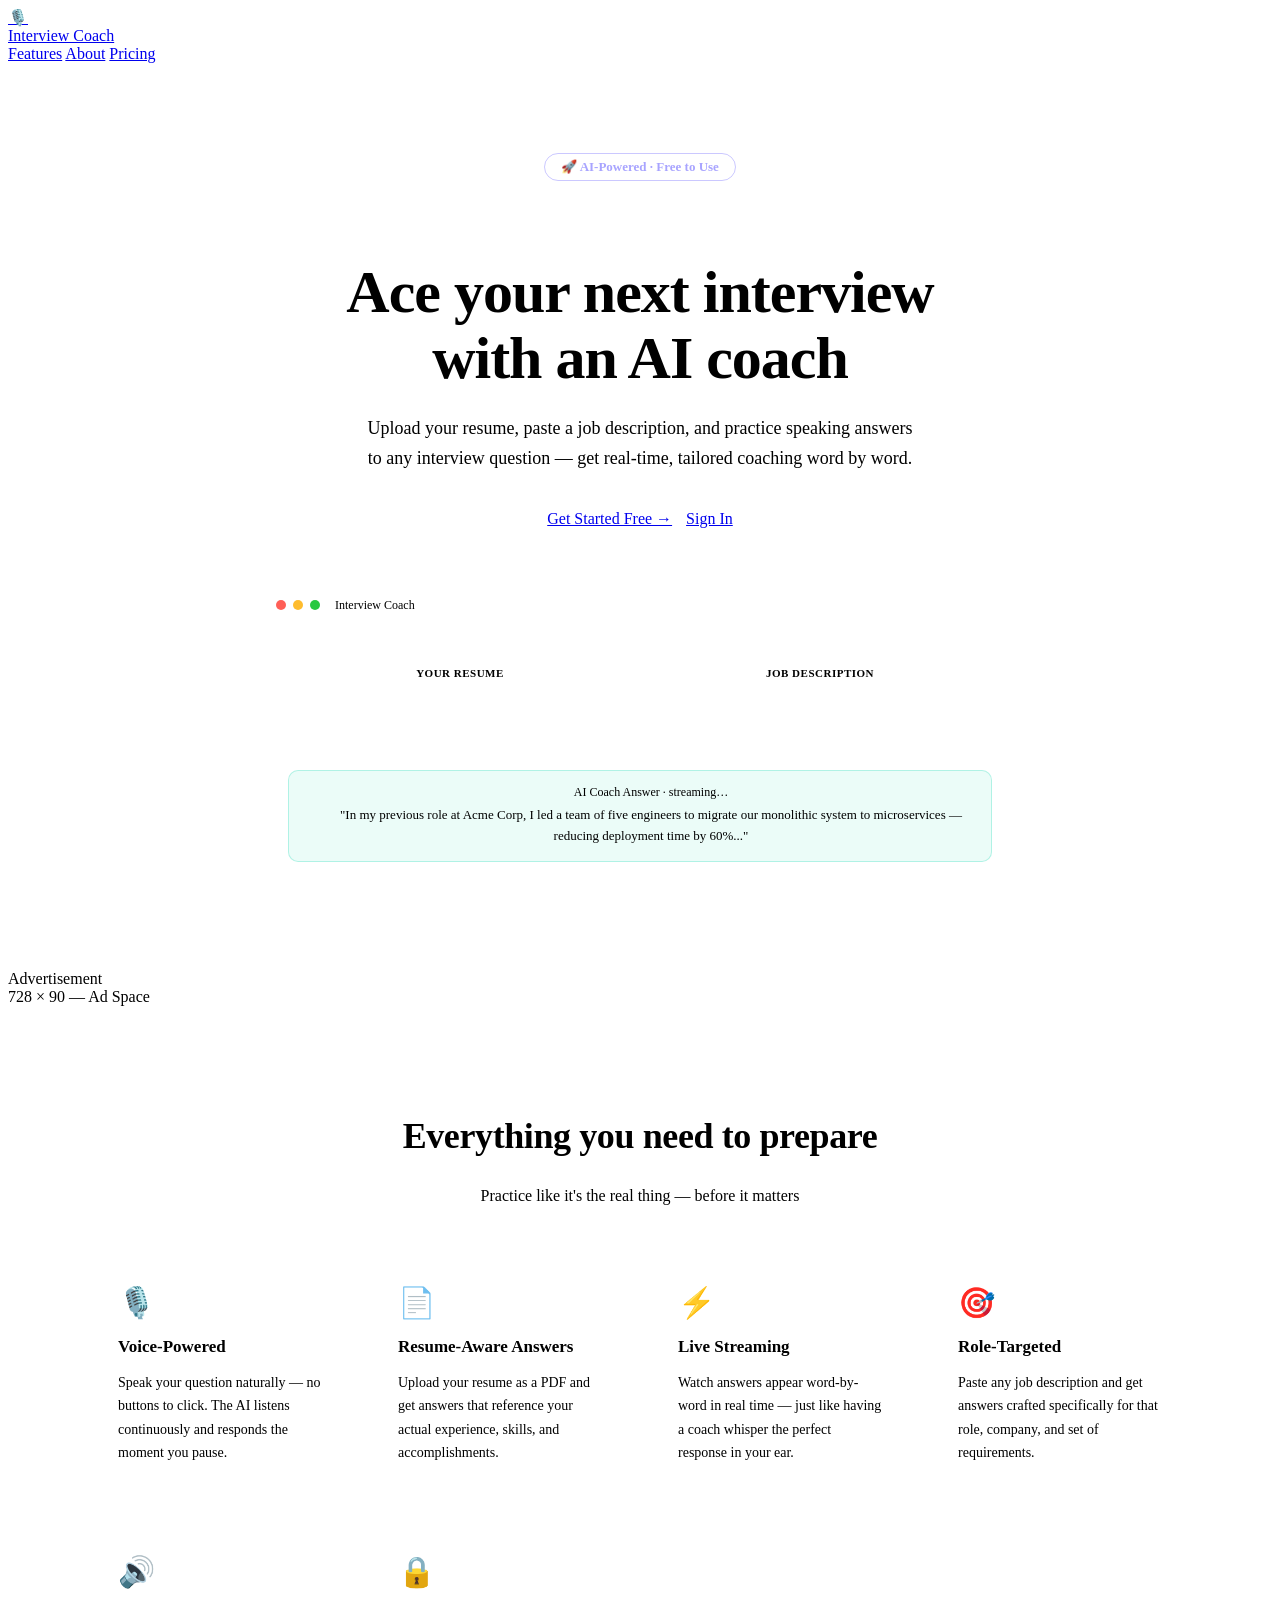
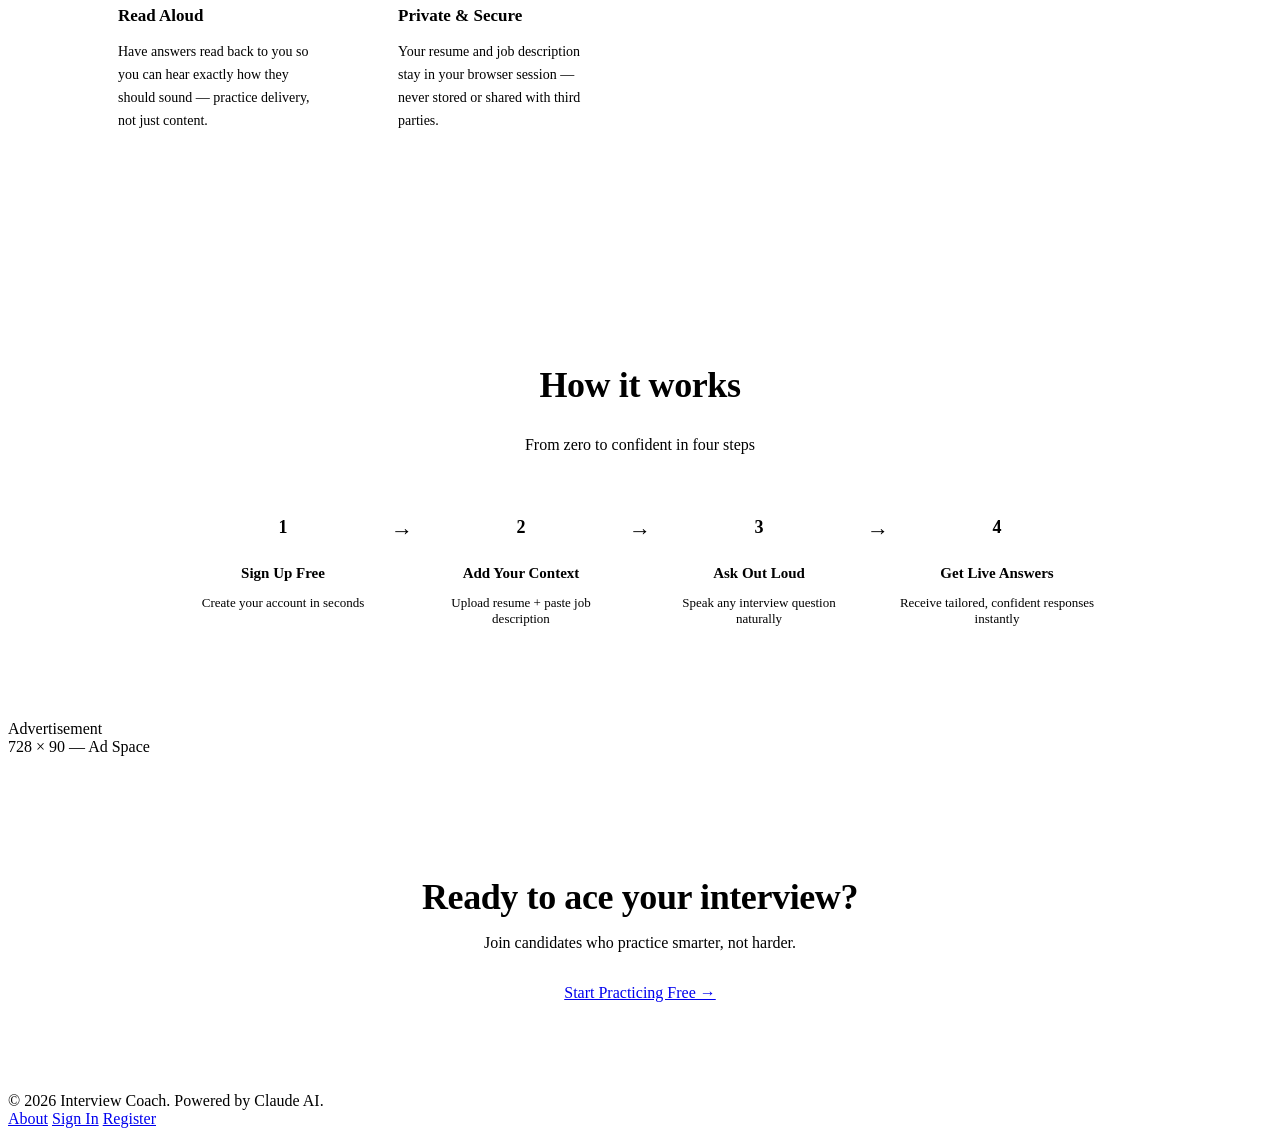
==== public/index.html @ 3f7a2678 "Add admin dashboard, pricing page, ad zones, and question limits - Admin dashboard with user metrics" ====
<!DOCTYPE html>
<html lang="en">
<head>
  <meta charset="UTF-8" />
  <meta name="viewport" content="width=device-width, initial-scale=1.0" />
  <title>Interview Coach — AI-Powered Practice</title>
  <link rel="stylesheet" href="/styles.css" />
  <style>
    /* ── Hero ── */
    .hero {
      text-align: center;
      padding: 90px 24px 80px;
      max-width: 760px;
      margin: 0 auto;
    }
    .hero-pill {
      display: inline-block;
      background: var(--accent-glow);
      border: 1px solid rgba(108,99,255,0.35);
      color: #a8a4ff;
      padding: 5px 16px;
      border-radius: 999px;
      font-size: 13px;
      font-weight: 600;
      margin-bottom: 28px;
    }
    .hero h1 {
      font-size: clamp(36px, 6vw, 60px);
      font-weight: 900;
      letter-spacing: -1px;
      line-height: 1.1;
      margin-bottom: 22px;
    }
    .hero p {
      font-size: 18px;
      color: var(--text-muted);
      max-width: 560px;
      margin: 0 auto 36px;
      line-height: 1.7;
    }
    .hero-cta { display: flex; gap: 14px; justify-content: center; flex-wrap: wrap; }

    /* ── Mock preview ── */
    .hero-mock {
      margin: 60px auto 0;
      max-width: 780px;
      background: var(--surface);
      border: 1px solid var(--border);
      border-radius: 16px;
      overflow: hidden;
    }
    .mock-bar {
      background: var(--surface2);
      border-bottom: 1px solid var(--border);
      padding: 10px 16px;
      display: flex;
      align-items: center;
      gap: 7px;
    }
    .mock-dot { width: 10px; height: 10px; border-radius: 50%; }
    .mock-body { padding: 28px; display: grid; grid-template-columns: 1fr 1fr; gap: 16px; }
    .mock-card {
      background: var(--surface2);
      border: 1px solid var(--border);
      border-radius: 10px;
      padding: 16px;
    }
    .mock-label { font-size: 11px; font-weight: 700; color: var(--text-muted); text-transform: uppercase; letter-spacing: 0.5px; margin-bottom: 8px; }
    .mock-bar-text { height: 10px; border-radius: 4px; background: var(--border); margin-bottom: 7px; }
    .mock-recording {
      grid-column: 1 / -1;
      background: rgba(0,212,170,0.08);
      border: 1px solid rgba(0,212,170,0.25);
      border-radius: 10px;
      padding: 14px 16px;
      display: flex;
      align-items: center;
      gap: 12px;
    }
    .mock-dot-live { width: 10px; height: 10px; border-radius: 50%; background: var(--danger); animation: blink 1s infinite; flex-shrink: 0; }
    .mock-answer { font-size: 13px; color: var(--accent2); line-height: 1.6; }
    @keyframes blink { 0%,100%{opacity:1} 50%{opacity:0.2} }

    /* ── Features ── */
    .features { padding: 80px 24px; }
    .features-inner { max-width: 1100px; margin: 0 auto; }
    .section-head { text-align: center; margin-bottom: 52px; }
    .section-head h2 { font-size: 36px; font-weight: 800; letter-spacing: -0.4px; }
    .section-head p { color: var(--text-muted); margin-top: 12px; font-size: 16px; }
    .feature-grid {
      display: grid;
      grid-template-columns: repeat(auto-fit, minmax(240px, 1fr));
      gap: 20px;
    }
    .feature-card {
      background: var(--surface);
      border: 1px solid var(--border);
      border-radius: var(--radius);
      padding: 28px;
      transition: border-color 0.2s, transform 0.2s;
    }
    .feature-card:hover { border-color: var(--accent); transform: translateY(-2px); }
    .feature-icon { font-size: 30px; margin-bottom: 14px; }
    .feature-card h3 { font-size: 17px; font-weight: 700; margin-bottom: 8px; }
    .feature-card p { font-size: 14px; color: var(--text-muted); line-height: 1.65; }

    /* ── How it works ── */
    .how { background: var(--surface); border-top: 1px solid var(--border); border-bottom: 1px solid var(--border); padding: 80px 24px; }
    .how-inner { max-width: 1000px; margin: 0 auto; }
    .steps {
      display: flex;
      align-items: flex-start;
      gap: 8px;
      margin-top: 48px;
      flex-wrap: wrap;
      justify-content: center;
    }
    .step { text-align: center; flex: 1; min-width: 160px; max-width: 200px; }
    .step-num {
      width: 44px; height: 44px;
      background: linear-gradient(135deg, var(--accent), var(--accent2));
      border-radius: 50%;
      font-size: 18px; font-weight: 800;
      display: flex; align-items: center; justify-content: center;
      margin: 0 auto 14px;
    }
    .step h3 { font-size: 15px; font-weight: 700; margin-bottom: 6px; }
    .step p { font-size: 13px; color: var(--text-muted); }
    .step-arrow { font-size: 22px; color: var(--border); padding-top: 12px; }

    /* ── CTA banner ── */
    .cta-banner {
      padding: 90px 24px;
      text-align: center;
    }
    .cta-banner h2 { font-size: 36px; font-weight: 800; letter-spacing: -0.4px; margin-bottom: 14px; }
    .cta-banner p { color: var(--text-muted); font-size: 16px; margin-bottom: 32px; }

    @media (max-width: 640px) {
      .mock-body { grid-template-columns: 1fr; }
      .step-arrow { display: none; }
    }
  </style>
</head>
<body>

<nav class="nav">
  <div class="nav-inner">
    <a href="/" class="nav-logo">
      <div class="icon">🎙️</div>
      Interview Coach
    </a>
    <div class="nav-links">
      <a href="/#features" class="nav-link">Features</a>
      <a href="/about.html" class="nav-link">About</a>
      <a href="/pricing.html" class="nav-link">Pricing</a>
      <div id="nav-auth" style="display:flex;align-items:center;gap:8px"></div>
    </div>
  </div>
</nav>

<!-- Hero -->
<section class="hero">
  <div class="hero-pill">🚀 AI-Powered · Free to Use</div>
  <h1>Ace your next interview<br><span class="gradient-text">with an AI coach</span></h1>
  <p>Upload your resume, paste a job description, and practice speaking answers to any interview question — get real-time, tailored coaching word by word.</p>
  <div class="hero-cta">
    <a href="/register.html" class="btn btn-primary btn-lg">Get Started Free →</a>
    <a href="/login.html" class="btn btn-outline btn-lg">Sign In</a>
  </div>

  <!-- Mock UI -->
  <div class="hero-mock">
    <div class="mock-bar">
      <div class="mock-dot" style="background:#ff5f57"></div>
      <div class="mock-dot" style="background:#febc2e"></div>
      <div class="mock-dot" style="background:#28c840"></div>
      <span style="font-size:12px;color:var(--text-muted);margin-left:8px">Interview Coach</span>
    </div>
    <div class="mock-body">
      <div class="mock-card">
        <div class="mock-label">Your Resume</div>
        <div class="mock-bar-text" style="width:90%"></div>
        <div class="mock-bar-text" style="width:70%"></div>
        <div class="mock-bar-text" style="width:80%"></div>
      </div>
      <div class="mock-card">
        <div class="mock-label">Job Description</div>
        <div class="mock-bar-text" style="width:85%"></div>
        <div class="mock-bar-text" style="width:60%"></div>
        <div class="mock-bar-text" style="width:75%"></div>
      </div>
      <div class="mock-recording">
        <div class="mock-dot-live"></div>
        <div>
          <div style="font-size:12px;color:var(--text-muted);margin-bottom:5px">AI Coach Answer · streaming…</div>
          <div class="mock-answer">"In my previous role at Acme Corp, I led a team of five engineers to migrate our monolithic system to microservices — reducing deployment time by 60%..."</div>
        </div>
      </div>
    </div>
  </div>
</section>

<!-- Ad Zone A: between hero and features -->
<div class="ad-zone">
  <div class="ad-label">Advertisement</div>
  <div class="ad-content">
    <!-- Replace with Google AdSense or any ad network code -->
    <span>728 × 90 — Ad Space</span>
  </div>
</div>

<!-- Features -->
<section class="features" id="features">
  <div class="features-inner">
    <div class="section-head">
      <h2>Everything you need to prepare</h2>
      <p>Practice like it's the real thing — before it matters</p>
    </div>
    <div class="feature-grid">
      <div class="feature-card">
        <div class="feature-icon">🎙️</div>
        <h3>Voice-Powered</h3>
        <p>Speak your question naturally — no buttons to click. The AI listens continuously and responds the moment you pause.</p>
      </div>
      <div class="feature-card">
        <div class="feature-icon">📄</div>
        <h3>Resume-Aware Answers</h3>
        <p>Upload your resume as a PDF and get answers that reference your actual experience, skills, and accomplishments.</p>
      </div>
      <div class="feature-card">
        <div class="feature-icon">⚡</div>
        <h3>Live Streaming</h3>
        <p>Watch answers appear word-by-word in real time — just like having a coach whisper the perfect response in your ear.</p>
      </div>
      <div class="feature-card">
        <div class="feature-icon">🎯</div>
        <h3>Role-Targeted</h3>
        <p>Paste any job description and get answers crafted specifically for that role, company, and set of requirements.</p>
      </div>
      <div class="feature-card">
        <div class="feature-icon">🔊</div>
        <h3>Read Aloud</h3>
        <p>Have answers read back to you so you can hear exactly how they should sound — practice delivery, not just content.</p>
      </div>
      <div class="feature-card">
        <div class="feature-icon">🔒</div>
        <h3>Private & Secure</h3>
        <p>Your resume and job description stay in your browser session — never stored or shared with third parties.</p>
      </div>
    </div>
  </div>
</section>

<!-- How it works -->
<section class="how">
  <div class="how-inner">
    <div class="section-head">
      <h2>How it works</h2>
      <p>From zero to confident in four steps</p>
    </div>
    <div class="steps">
      <div class="step">
        <div class="step-num">1</div>
        <h3>Sign Up Free</h3>
        <p>Create your account in seconds</p>
      </div>
      <div class="step-arrow">→</div>
      <div class="step">
        <div class="step-num">2</div>
        <h3>Add Your Context</h3>
        <p>Upload resume + paste job description</p>
      </div>
      <div class="step-arrow">→</div>
      <div class="step">
        <div class="step-num">3</div>
        <h3>Ask Out Loud</h3>
        <p>Speak any interview question naturally</p>
      </div>
      <div class="step-arrow">→</div>
      <div class="step">
        <div class="step-num">4</div>
        <h3>Get Live Answers</h3>
        <p>Receive tailored, confident responses instantly</p>
      </div>
    </div>
  </div>
</section>

<!-- Ad Zone B: between "How it works" and CTA banner -->
<div class="ad-zone">
  <div class="ad-label">Advertisement</div>
  <div class="ad-content">
    <!-- Replace with Google AdSense or any ad network code -->
    <span>728 × 90 — Ad Space</span>
  </div>
</div>

<!-- CTA -->
<section class="cta-banner">
  <h2>Ready to ace your interview?</h2>
  <p>Join candidates who practice smarter, not harder.</p>
  <a href="/register.html" class="btn btn-primary btn-lg">Start Practicing Free →</a>
</section>

<footer class="footer">
  <div>© 2026 Interview Coach. Powered by Claude AI.</div>
  <div class="footer-links">
    <a href="/about.html">About</a>
    <a href="/login.html">Sign In</a>
    <a href="/register.html">Register</a>
  </div>
</footer>

<script src="/auth.js"></script>
<script>
  document.addEventListener('DOMContentLoaded', () => {
    Auth.ensureAdmin();
    Auth.renderNav();
  });
</script>
</body>
</html>
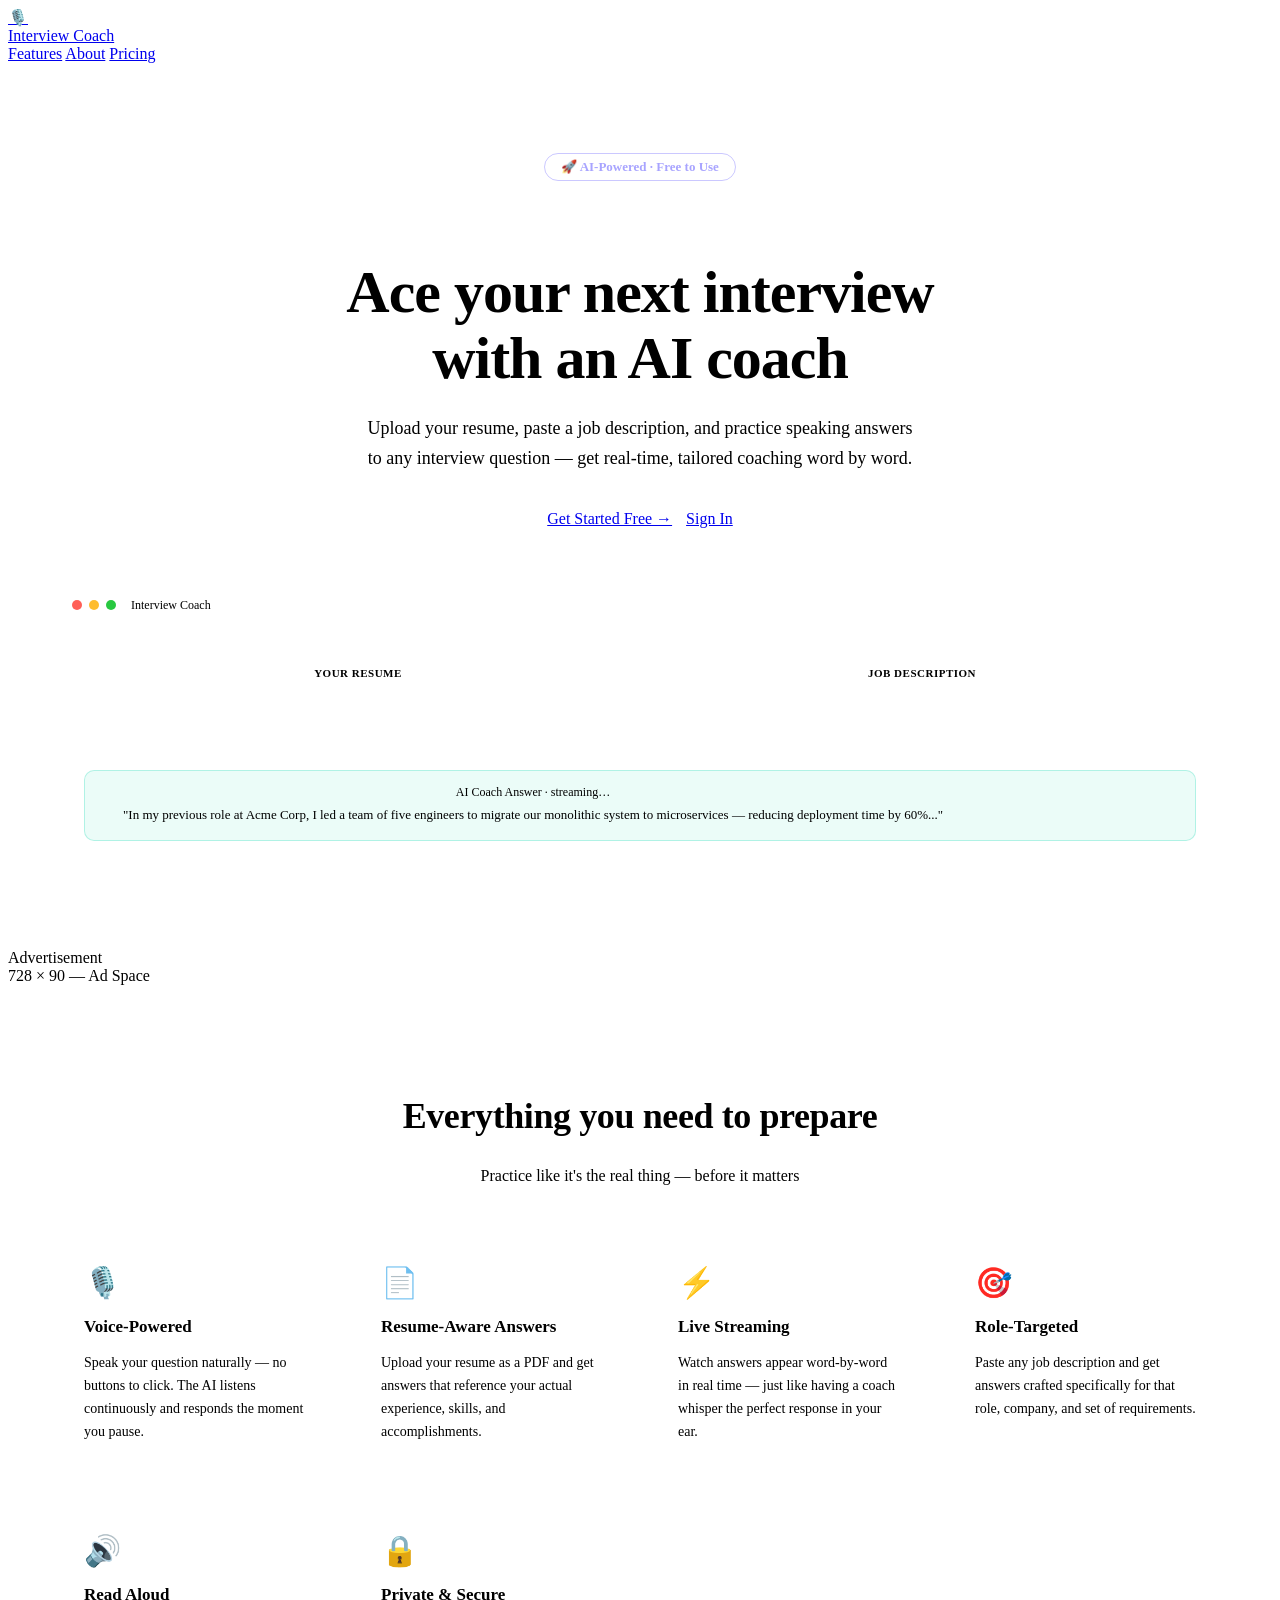
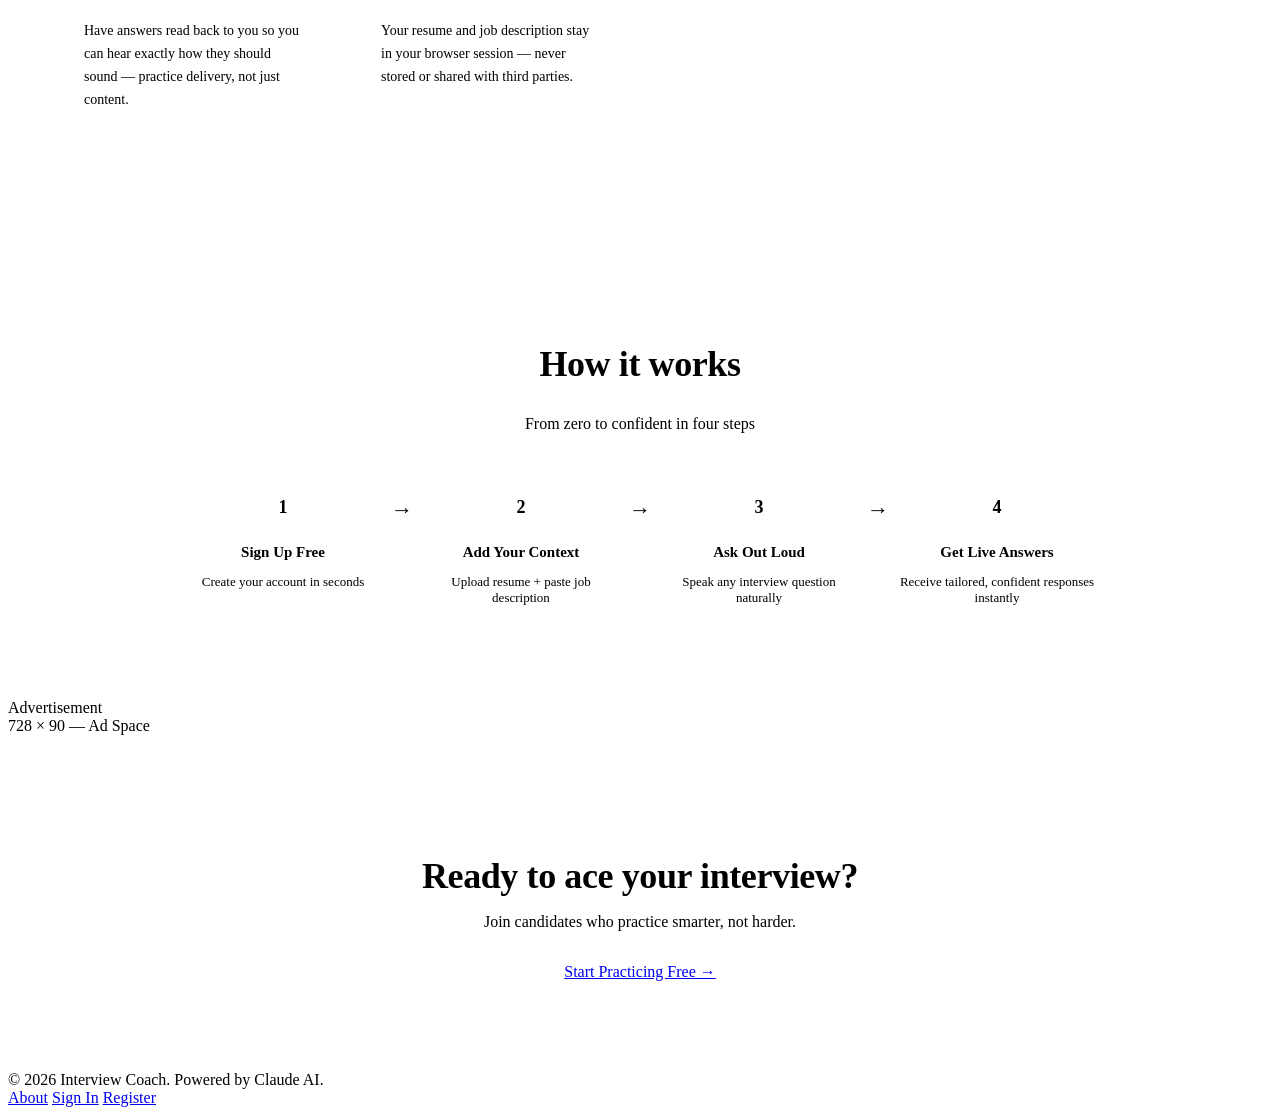
==== commit 153d3d9a: "Fix wasted side space on home page Expand hero, mock preview, features, how-it-works, and CTA sectio" ====
--- a/public/index.html
+++ b/public/index.html
@@ -9,8 +9,8 @@
     /* ── Hero ── */
     .hero {
       text-align: center;
-      padding: 90px 24px 80px;
-      max-width: 760px;
+      padding: 90px 48px 80px;
+      max-width: 1200px;
       margin: 0 auto;
     }
     .hero-pill {
@@ -43,7 +43,7 @@
     /* ── Mock preview ── */
     .hero-mock {
       margin: 60px auto 0;
-      max-width: 780px;
+      max-width: 100%;
       background: var(--surface);
       border: 1px solid var(--border);
       border-radius: 16px;
@@ -82,8 +82,8 @@
     @keyframes blink { 0%,100%{opacity:1} 50%{opacity:0.2} }
 
     /* ── Features ── */
-    .features { padding: 80px 24px; }
-    .features-inner { max-width: 1100px; margin: 0 auto; }
+    .features { padding: 80px 48px; }
+    .features-inner { max-width: 1200px; margin: 0 auto; }
     .section-head { text-align: center; margin-bottom: 52px; }
     .section-head h2 { font-size: 36px; font-weight: 800; letter-spacing: -0.4px; }
     .section-head p { color: var(--text-muted); margin-top: 12px; font-size: 16px; }
@@ -105,8 +105,8 @@
     .feature-card p { font-size: 14px; color: var(--text-muted); line-height: 1.65; }
 
     /* ── How it works ── */
-    .how { background: var(--surface); border-top: 1px solid var(--border); border-bottom: 1px solid var(--border); padding: 80px 24px; }
-    .how-inner { max-width: 1000px; margin: 0 auto; }
+    .how { background: var(--surface); border-top: 1px solid var(--border); border-bottom: 1px solid var(--border); padding: 80px 48px; }
+    .how-inner { max-width: 1200px; margin: 0 auto; }
     .steps {
       display: flex;
       align-items: flex-start;
@@ -130,13 +130,17 @@
 
     /* ── CTA banner ── */
     .cta-banner {
-      padding: 90px 24px;
+      padding: 90px 48px;
       text-align: center;
     }
     .cta-banner h2 { font-size: 36px; font-weight: 800; letter-spacing: -0.4px; margin-bottom: 14px; }
     .cta-banner p { color: var(--text-muted); font-size: 16px; margin-bottom: 32px; }
 
     @media (max-width: 640px) {
+      .hero { padding: 60px 20px 60px; }
+      .features { padding: 60px 20px; }
+      .how { padding: 60px 20px; }
+      .cta-banner { padding: 60px 20px; }
       .mock-body { grid-template-columns: 1fr; }
       .step-arrow { display: none; }
     }
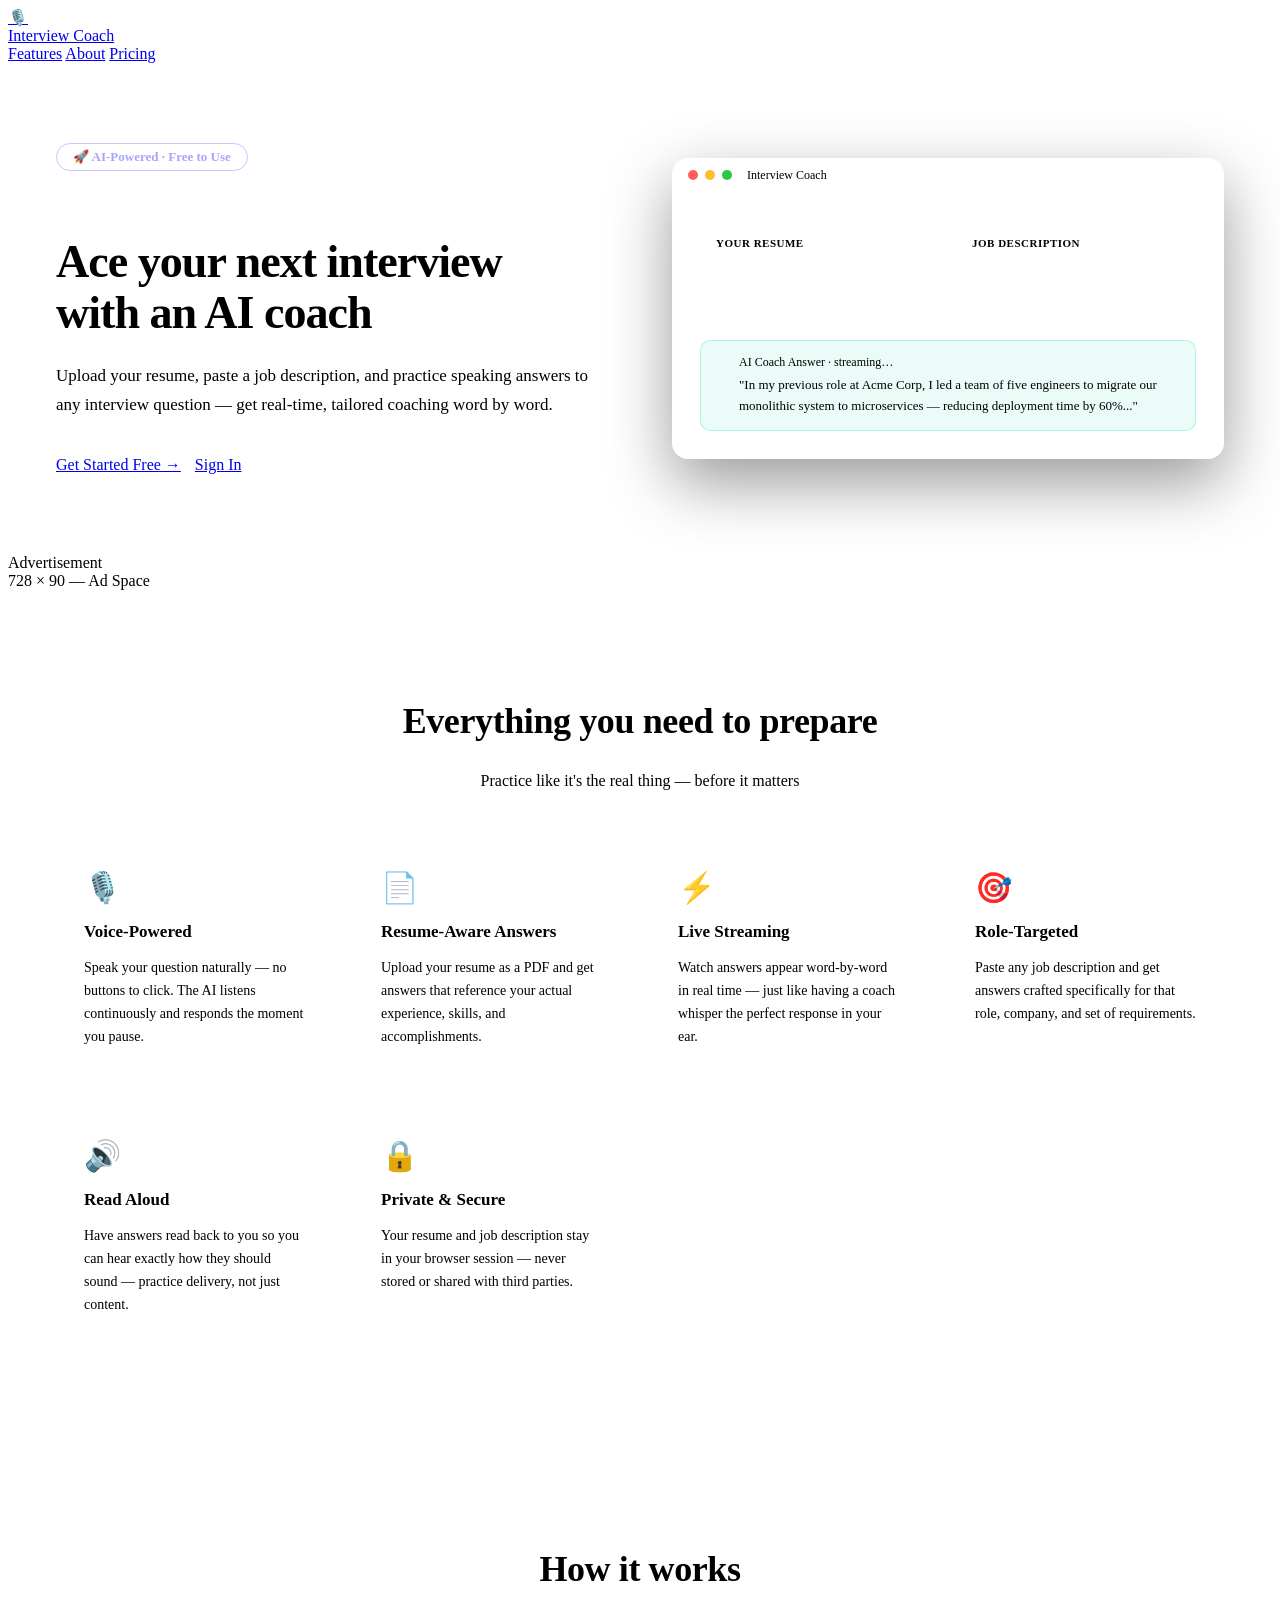
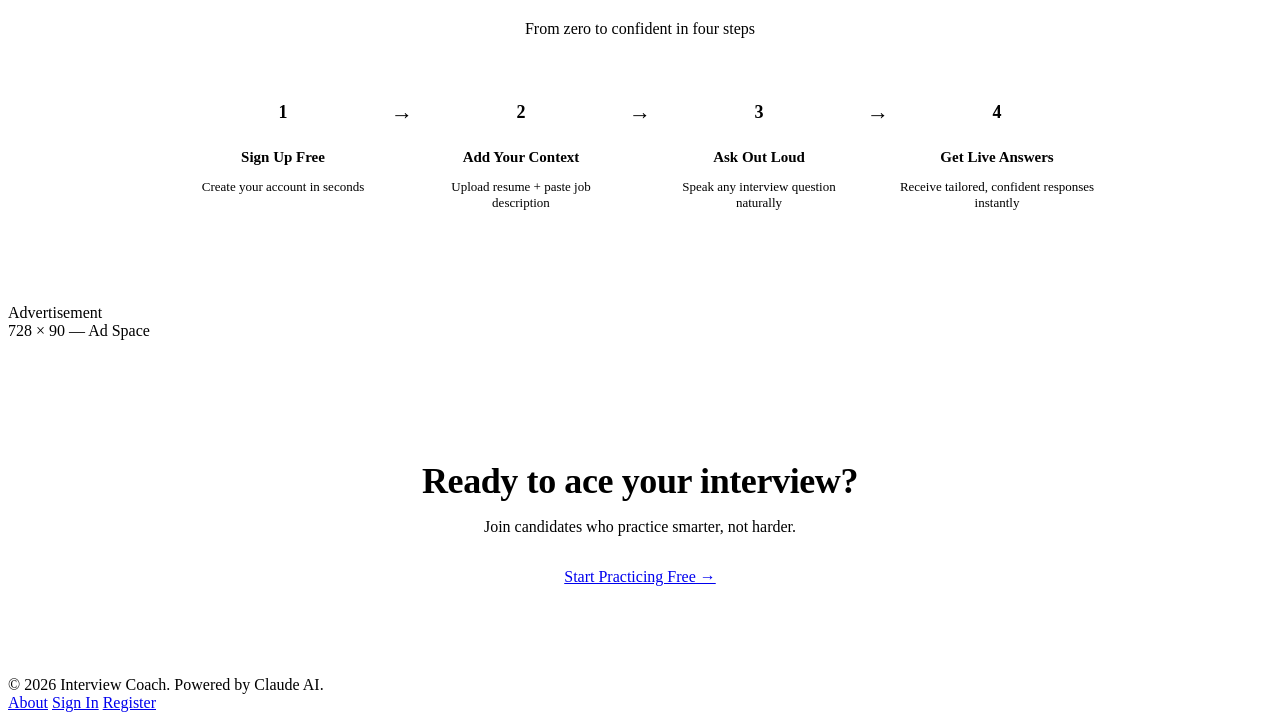
==== commit aa12be5f: "Split hero into two-column layout: text left, mock UI right Eliminates wasted side space by placing " ====
--- a/public/index.html
+++ b/public/index.html
@@ -8,11 +8,15 @@
   <style>
     /* ── Hero ── */
     .hero {
-      text-align: center;
-      padding: 90px 48px 80px;
+      padding: 80px 48px;
       max-width: 1200px;
       margin: 0 auto;
-    }
+      display: grid;
+      grid-template-columns: 1fr 1fr;
+      gap: 64px;
+      align-items: center;
+    }
+    .hero-left { text-align: left; }
     .hero-pill {
       display: inline-block;
       background: var(--accent-glow);
@@ -25,29 +29,27 @@
       margin-bottom: 28px;
     }
     .hero h1 {
-      font-size: clamp(36px, 6vw, 60px);
+      font-size: clamp(32px, 3.6vw, 52px);
       font-weight: 900;
       letter-spacing: -1px;
       line-height: 1.1;
       margin-bottom: 22px;
     }
     .hero p {
-      font-size: 18px;
+      font-size: 17px;
       color: var(--text-muted);
-      max-width: 560px;
-      margin: 0 auto 36px;
-      line-height: 1.7;
-    }
-    .hero-cta { display: flex; gap: 14px; justify-content: center; flex-wrap: wrap; }
+      margin: 0 0 36px;
+      line-height: 1.75;
+    }
+    .hero-cta { display: flex; gap: 14px; flex-wrap: wrap; }
 
     /* ── Mock preview ── */
     .hero-mock {
-      margin: 60px auto 0;
-      max-width: 100%;
       background: var(--surface);
       border: 1px solid var(--border);
       border-radius: 16px;
       overflow: hidden;
+      box-shadow: 0 24px 64px rgba(0,0,0,0.4);
     }
     .mock-bar {
       background: var(--surface2);
@@ -136,8 +138,18 @@
     .cta-banner h2 { font-size: 36px; font-weight: 800; letter-spacing: -0.4px; margin-bottom: 14px; }
     .cta-banner p { color: var(--text-muted); font-size: 16px; margin-bottom: 32px; }
 
+    @media (max-width: 860px) {
+      .hero {
+        grid-template-columns: 1fr;
+        padding: 60px 32px;
+        gap: 48px;
+      }
+      .hero-left { text-align: center; }
+      .hero p { margin: 0 auto 36px; }
+      .hero-cta { justify-content: center; }
+    }
     @media (max-width: 640px) {
-      .hero { padding: 60px 20px 60px; }
+      .hero { padding: 50px 20px; }
       .features { padding: 60px 20px; }
       .how { padding: 60px 20px; }
       .cta-banner { padding: 60px 20px; }
@@ -165,12 +177,14 @@
 
 <!-- Hero -->
 <section class="hero">
-  <div class="hero-pill">🚀 AI-Powered · Free to Use</div>
-  <h1>Ace your next interview<br><span class="gradient-text">with an AI coach</span></h1>
-  <p>Upload your resume, paste a job description, and practice speaking answers to any interview question — get real-time, tailored coaching word by word.</p>
-  <div class="hero-cta">
-    <a href="/register.html" class="btn btn-primary btn-lg">Get Started Free →</a>
-    <a href="/login.html" class="btn btn-outline btn-lg">Sign In</a>
+  <div class="hero-left">
+    <div class="hero-pill">🚀 AI-Powered · Free to Use</div>
+    <h1>Ace your next interview<br><span class="gradient-text">with an AI coach</span></h1>
+    <p>Upload your resume, paste a job description, and practice speaking answers to any interview question — get real-time, tailored coaching word by word.</p>
+    <div class="hero-cta">
+      <a href="/register.html" class="btn btn-primary btn-lg">Get Started Free →</a>
+      <a href="/login.html" class="btn btn-outline btn-lg">Sign In</a>
+    </div>
   </div>
 
   <!-- Mock UI -->
@@ -202,7 +216,7 @@
         </div>
       </div>
     </div>
-  </div>
+  </div><!-- end hero-mock -->
 </section>
 
 <!-- Ad Zone A: between hero and features -->
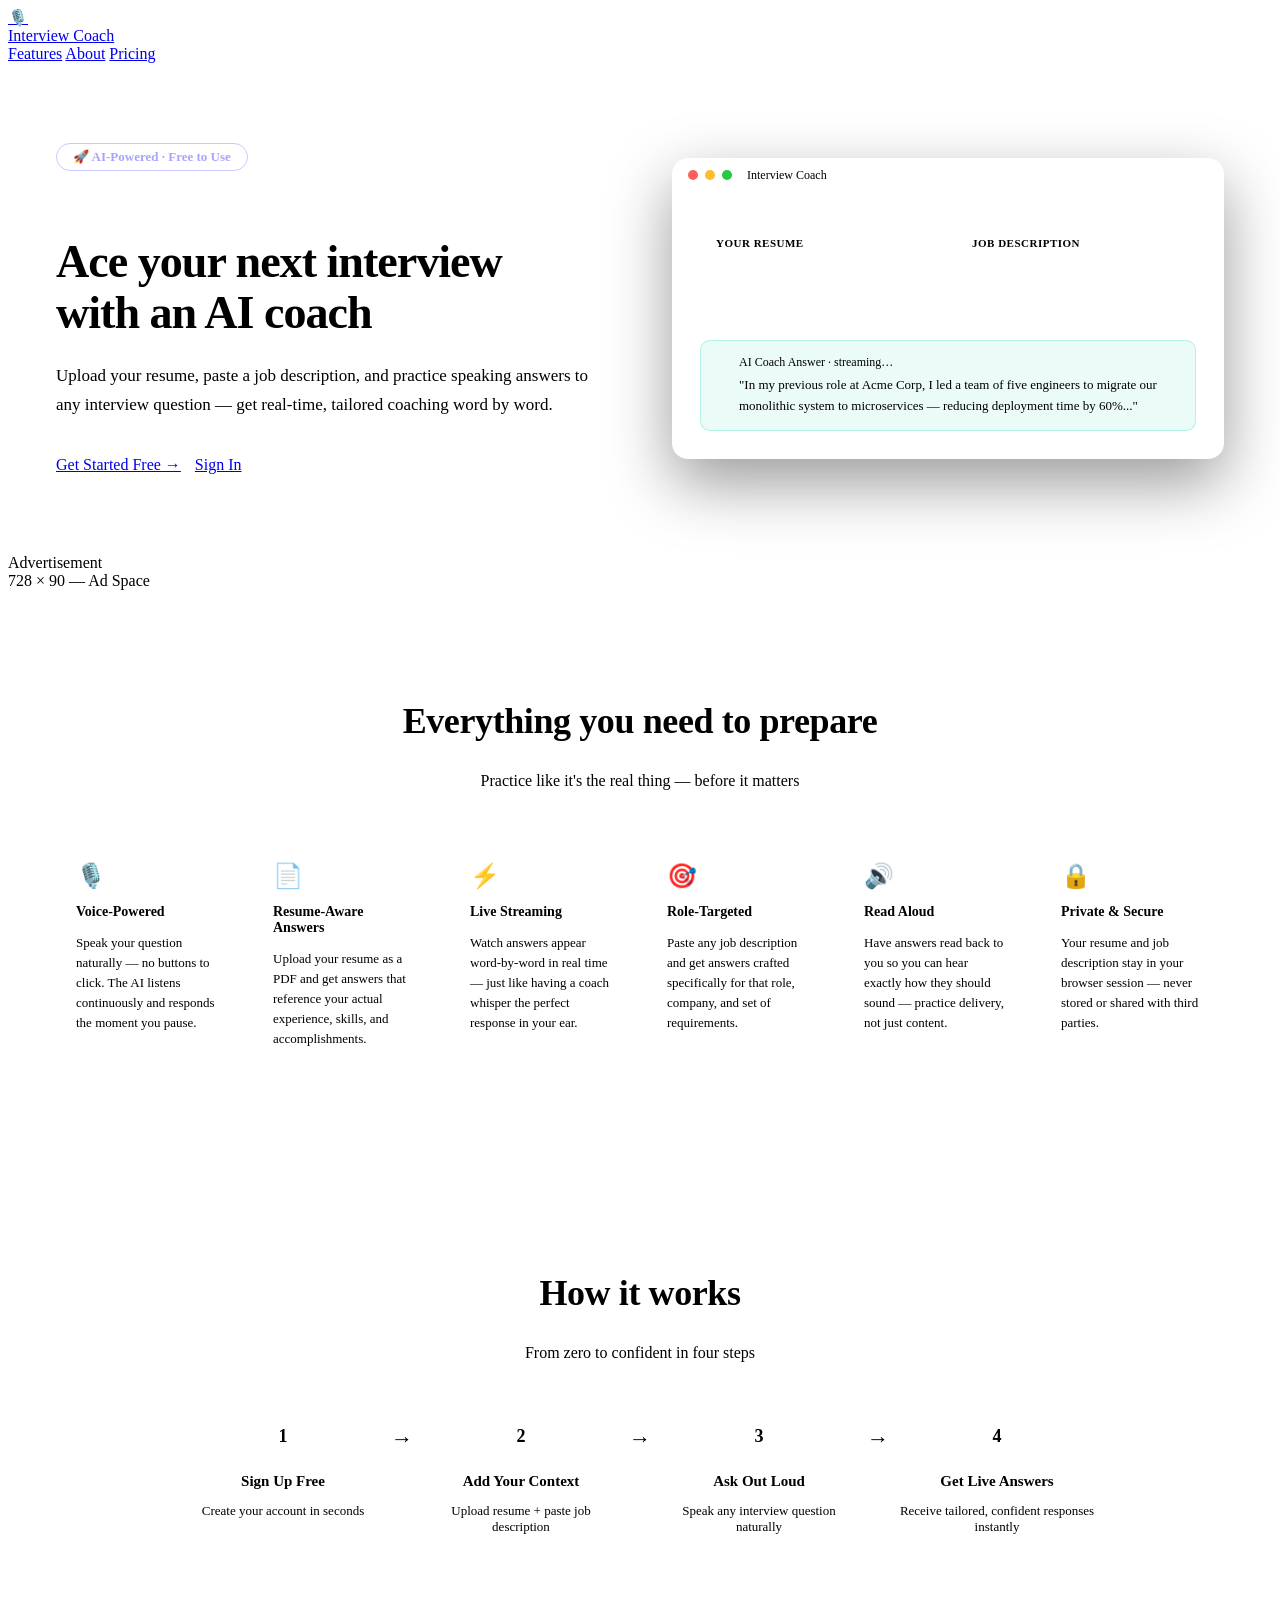
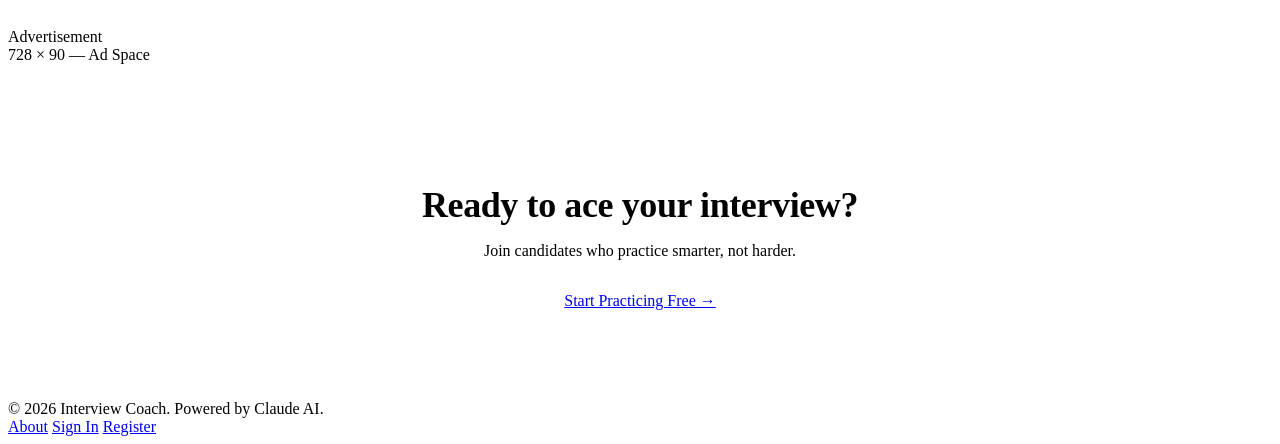
==== commit 30ba85c8: "Compress feature cards into single row (6-column grid) Reduces card padding and font sizes to fit al" ====
--- a/public/index.html
+++ b/public/index.html
@@ -91,20 +91,20 @@
     .section-head p { color: var(--text-muted); margin-top: 12px; font-size: 16px; }
     .feature-grid {
       display: grid;
-      grid-template-columns: repeat(auto-fit, minmax(240px, 1fr));
-      gap: 20px;
+      grid-template-columns: repeat(6, 1fr);
+      gap: 14px;
     }
     .feature-card {
       background: var(--surface);
       border: 1px solid var(--border);
       border-radius: var(--radius);
-      padding: 28px;
+      padding: 20px;
       transition: border-color 0.2s, transform 0.2s;
     }
     .feature-card:hover { border-color: var(--accent); transform: translateY(-2px); }
-    .feature-icon { font-size: 30px; margin-bottom: 14px; }
-    .feature-card h3 { font-size: 17px; font-weight: 700; margin-bottom: 8px; }
-    .feature-card p { font-size: 14px; color: var(--text-muted); line-height: 1.65; }
+    .feature-icon { font-size: 24px; margin-bottom: 10px; }
+    .feature-card h3 { font-size: 14px; font-weight: 700; margin-bottom: 6px; }
+    .feature-card p { font-size: 13px; color: var(--text-muted); line-height: 1.55; }
 
     /* ── How it works ── */
     .how { background: var(--surface); border-top: 1px solid var(--border); border-bottom: 1px solid var(--border); padding: 80px 48px; }
@@ -148,11 +148,15 @@
       .hero p { margin: 0 auto 36px; }
       .hero-cta { justify-content: center; }
     }
+    @media (max-width: 900px) {
+      .feature-grid { grid-template-columns: repeat(3, 1fr); }
+    }
     @media (max-width: 640px) {
       .hero { padding: 50px 20px; }
       .features { padding: 60px 20px; }
       .how { padding: 60px 20px; }
       .cta-banner { padding: 60px 20px; }
+      .feature-grid { grid-template-columns: repeat(2, 1fr); }
       .mock-body { grid-template-columns: 1fr; }
       .step-arrow { display: none; }
     }
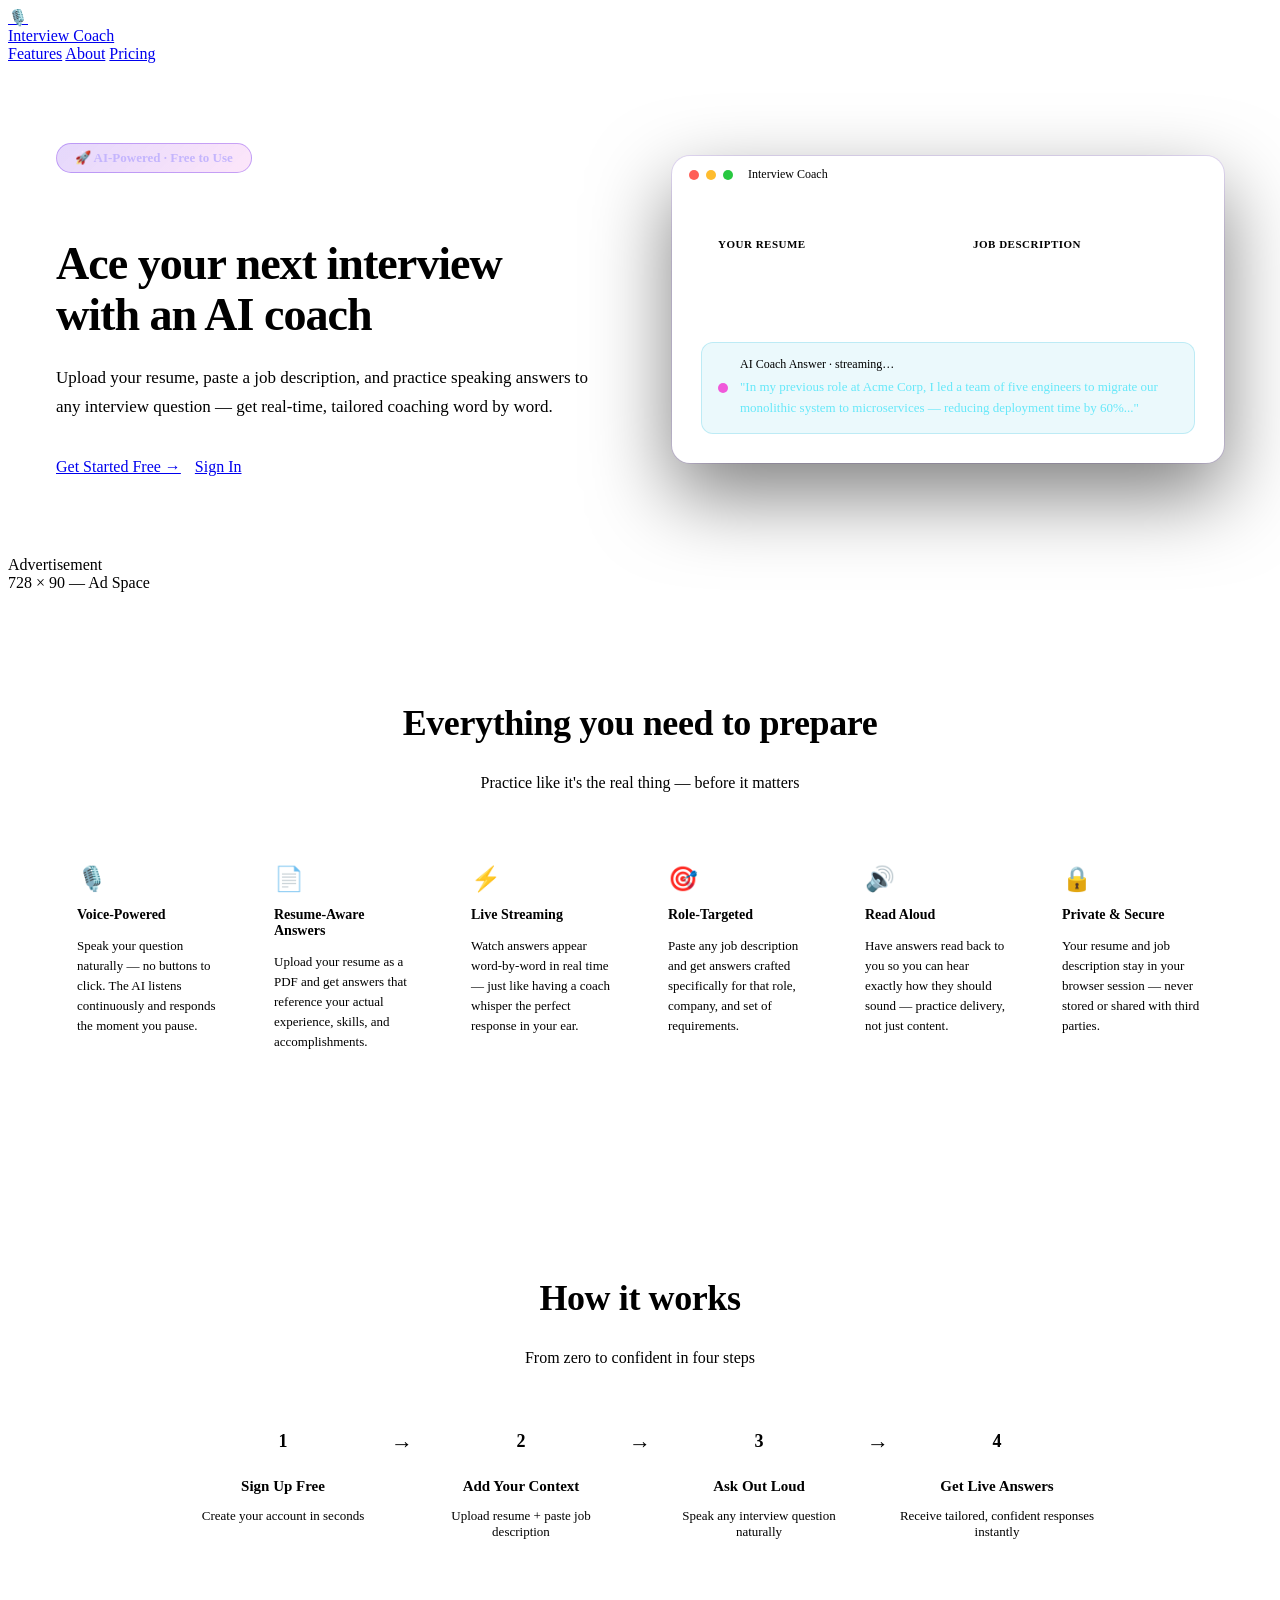
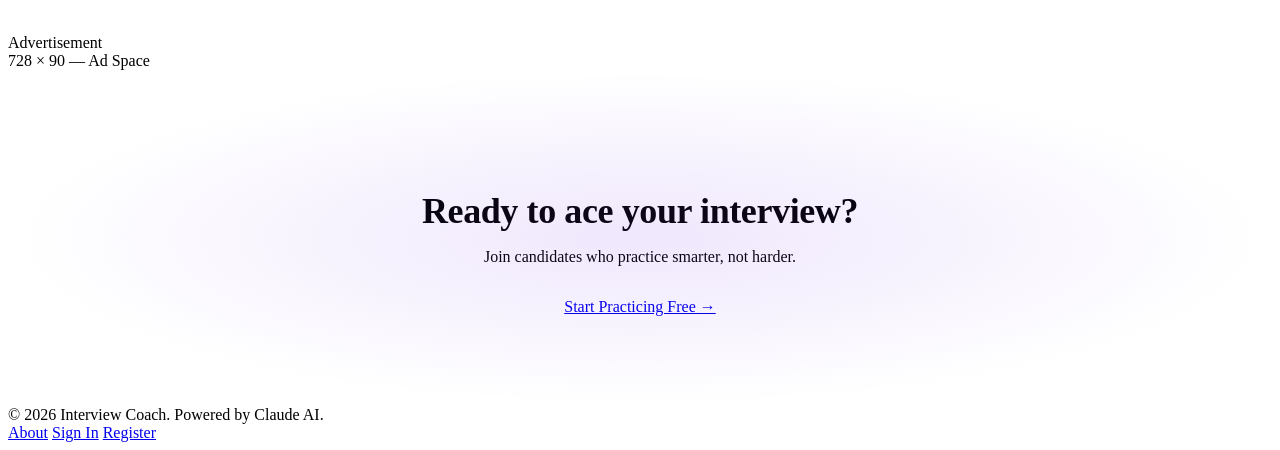
==== commit 057a11c6: "Gen Z UI overhaul: aurora, glassmorphism, gradient palette - Space Grotesk font via Google Fonts - A" ====
--- a/public/index.html
+++ b/public/index.html
@@ -19,14 +19,15 @@
     .hero-left { text-align: left; }
     .hero-pill {
       display: inline-block;
-      background: var(--accent-glow);
-      border: 1px solid rgba(108,99,255,0.35);
-      color: #a8a4ff;
-      padding: 5px 16px;
+      background: linear-gradient(135deg, rgba(124,58,237,0.2), rgba(240,89,218,0.15));
+      border: 1px solid rgba(124,58,237,0.4);
+      color: #c4b5fd;
+      padding: 6px 18px;
       border-radius: 999px;
       font-size: 13px;
       font-weight: 600;
       margin-bottom: 28px;
+      backdrop-filter: blur(8px);
     }
     .hero h1 {
       font-size: clamp(32px, 3.6vw, 52px);
@@ -45,15 +46,17 @@
 
     /* ── Mock preview ── */
     .hero-mock {
-      background: var(--surface);
-      border: 1px solid var(--border);
-      border-radius: 16px;
+      background: rgba(255,255,255,0.04);
+      border: 1px solid rgba(255,255,255,0.10);
+      backdrop-filter: blur(20px);
+      -webkit-backdrop-filter: blur(20px);
+      border-radius: 18px;
       overflow: hidden;
-      box-shadow: 0 24px 64px rgba(0,0,0,0.4);
+      box-shadow: 0 32px 80px rgba(0,0,0,0.5), 0 0 0 1px rgba(124,58,237,0.15), inset 0 1px 0 rgba(255,255,255,0.08);
     }
     .mock-bar {
-      background: var(--surface2);
-      border-bottom: 1px solid var(--border);
+      background: rgba(255,255,255,0.04);
+      border-bottom: 1px solid rgba(255,255,255,0.07);
       padding: 10px 16px;
       display: flex;
       align-items: center;
@@ -62,25 +65,25 @@
     .mock-dot { width: 10px; height: 10px; border-radius: 50%; }
     .mock-body { padding: 28px; display: grid; grid-template-columns: 1fr 1fr; gap: 16px; }
     .mock-card {
-      background: var(--surface2);
-      border: 1px solid var(--border);
-      border-radius: 10px;
+      background: rgba(255,255,255,0.05);
+      border: 1px solid rgba(255,255,255,0.08);
+      border-radius: 12px;
       padding: 16px;
     }
     .mock-label { font-size: 11px; font-weight: 700; color: var(--text-muted); text-transform: uppercase; letter-spacing: 0.5px; margin-bottom: 8px; }
     .mock-bar-text { height: 10px; border-radius: 4px; background: var(--border); margin-bottom: 7px; }
     .mock-recording {
       grid-column: 1 / -1;
-      background: rgba(0,212,170,0.08);
-      border: 1px solid rgba(0,212,170,0.25);
-      border-radius: 10px;
+      background: rgba(6,182,212,0.08);
+      border: 1px solid rgba(6,182,212,0.2);
+      border-radius: 12px;
       padding: 14px 16px;
       display: flex;
       align-items: center;
       gap: 12px;
     }
-    .mock-dot-live { width: 10px; height: 10px; border-radius: 50%; background: var(--danger); animation: blink 1s infinite; flex-shrink: 0; }
-    .mock-answer { font-size: 13px; color: var(--accent2); line-height: 1.6; }
+    .mock-dot-live { width: 10px; height: 10px; border-radius: 50%; background: #f059da; animation: blink 1s infinite; flex-shrink: 0; }
+    .mock-answer { font-size: 13px; color: #67e8f9; line-height: 1.6; }
     @keyframes blink { 0%,100%{opacity:1} 50%{opacity:0.2} }
 
     /* ── Features ── */
@@ -95,19 +98,25 @@
       gap: 14px;
     }
     .feature-card {
-      background: var(--surface);
-      border: 1px solid var(--border);
-      border-radius: var(--radius);
+      background: rgba(255,255,255,0.04);
+      border: 1px solid rgba(255,255,255,0.08);
+      backdrop-filter: blur(12px);
+      -webkit-backdrop-filter: blur(12px);
+      border-radius: 14px;
       padding: 20px;
-      transition: border-color 0.2s, transform 0.2s;
-    }
-    .feature-card:hover { border-color: var(--accent); transform: translateY(-2px); }
+      transition: border-color 0.25s, transform 0.25s, box-shadow 0.25s;
+    }
+    .feature-card:hover {
+      border-color: rgba(124,58,237,0.5);
+      transform: translateY(-3px);
+      box-shadow: 0 8px 32px rgba(124,58,237,0.15);
+    }
     .feature-icon { font-size: 24px; margin-bottom: 10px; }
     .feature-card h3 { font-size: 14px; font-weight: 700; margin-bottom: 6px; }
     .feature-card p { font-size: 13px; color: var(--text-muted); line-height: 1.55; }
 
     /* ── How it works ── */
-    .how { background: var(--surface); border-top: 1px solid var(--border); border-bottom: 1px solid var(--border); padding: 80px 48px; }
+    .how { background: rgba(255,255,255,0.02); border-top: 1px solid rgba(255,255,255,0.06); border-bottom: 1px solid rgba(255,255,255,0.06); padding: 80px 48px; }
     .how-inner { max-width: 1200px; margin: 0 auto; }
     .steps {
       display: flex;
@@ -134,6 +143,14 @@
     .cta-banner {
       padding: 90px 48px;
       text-align: center;
+      position: relative;
+    }
+    .cta-banner::before {
+      content: '';
+      position: absolute;
+      inset: 0;
+      background: radial-gradient(ellipse at 50% 50%, rgba(124,58,237,0.12) 0%, transparent 70%);
+      pointer-events: none;
     }
     .cta-banner h2 { font-size: 36px; font-weight: 800; letter-spacing: -0.4px; margin-bottom: 14px; }
     .cta-banner p { color: var(--text-muted); font-size: 16px; margin-bottom: 32px; }
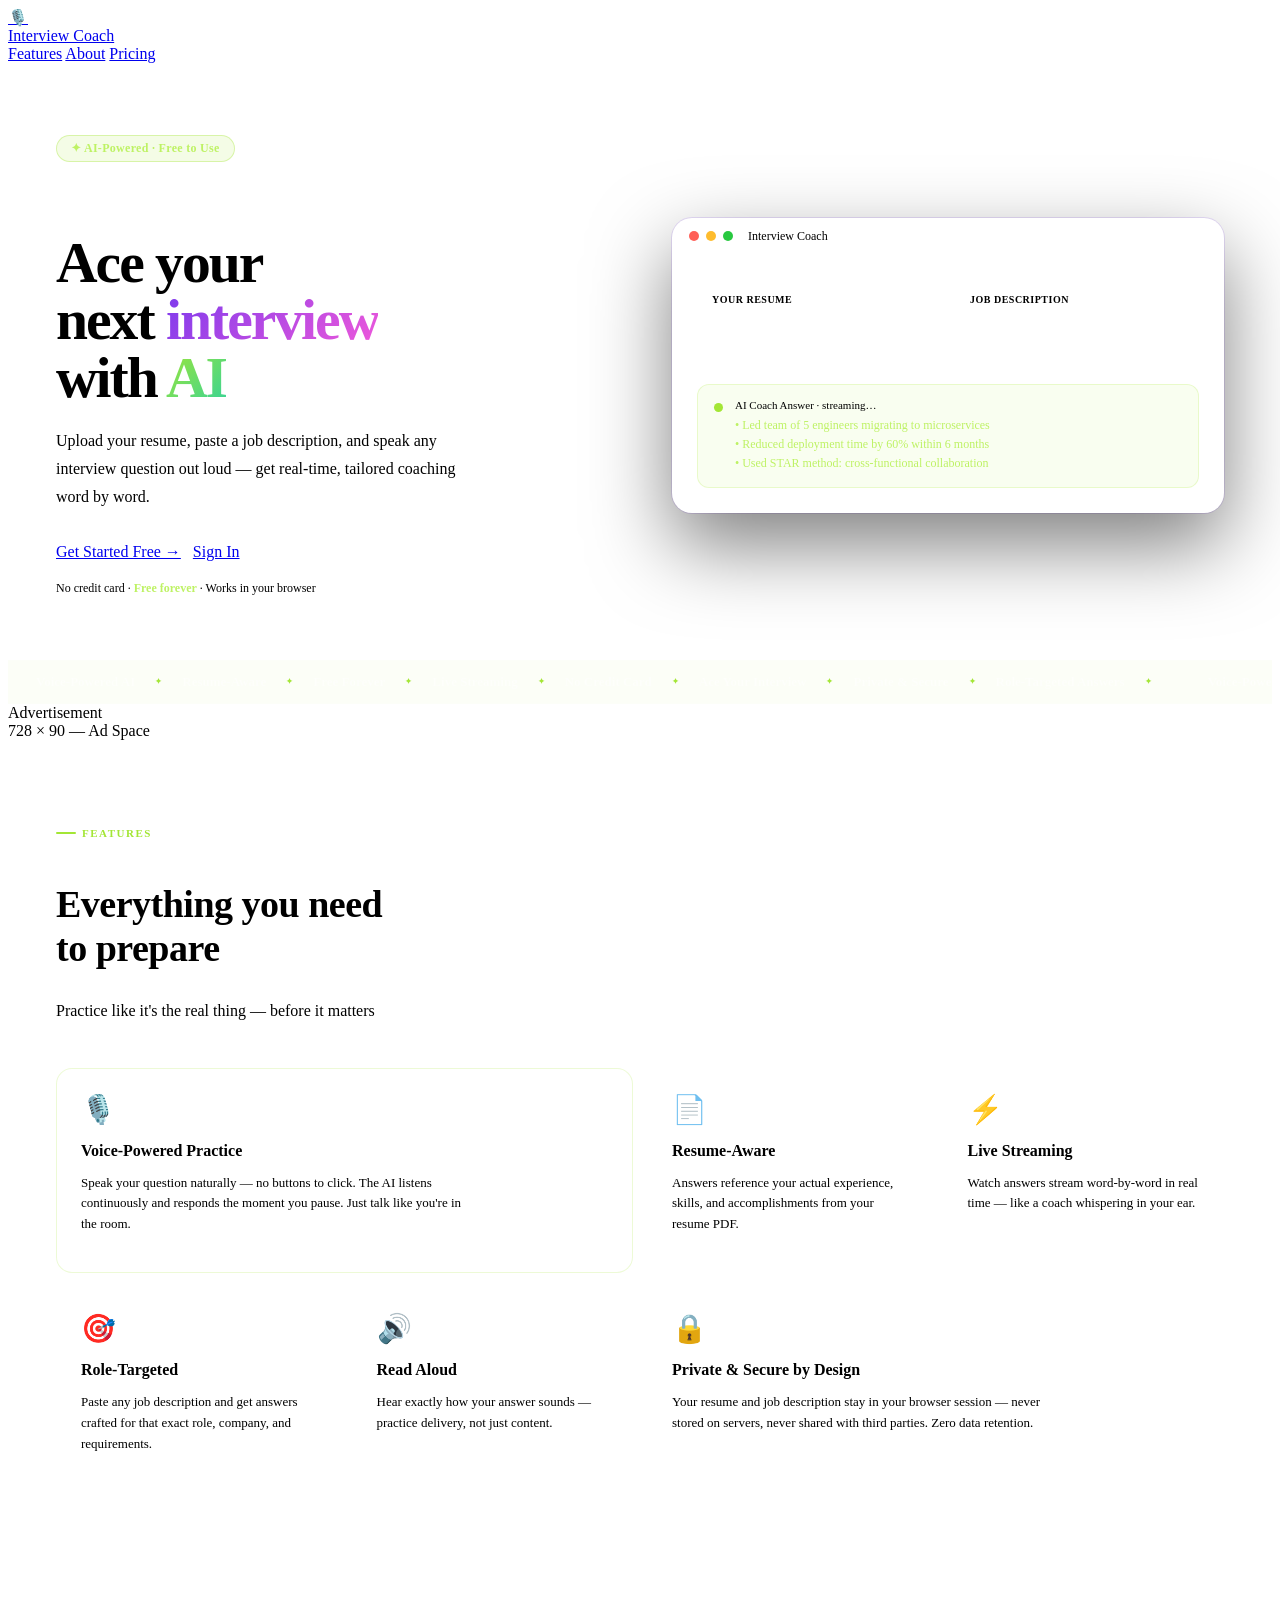
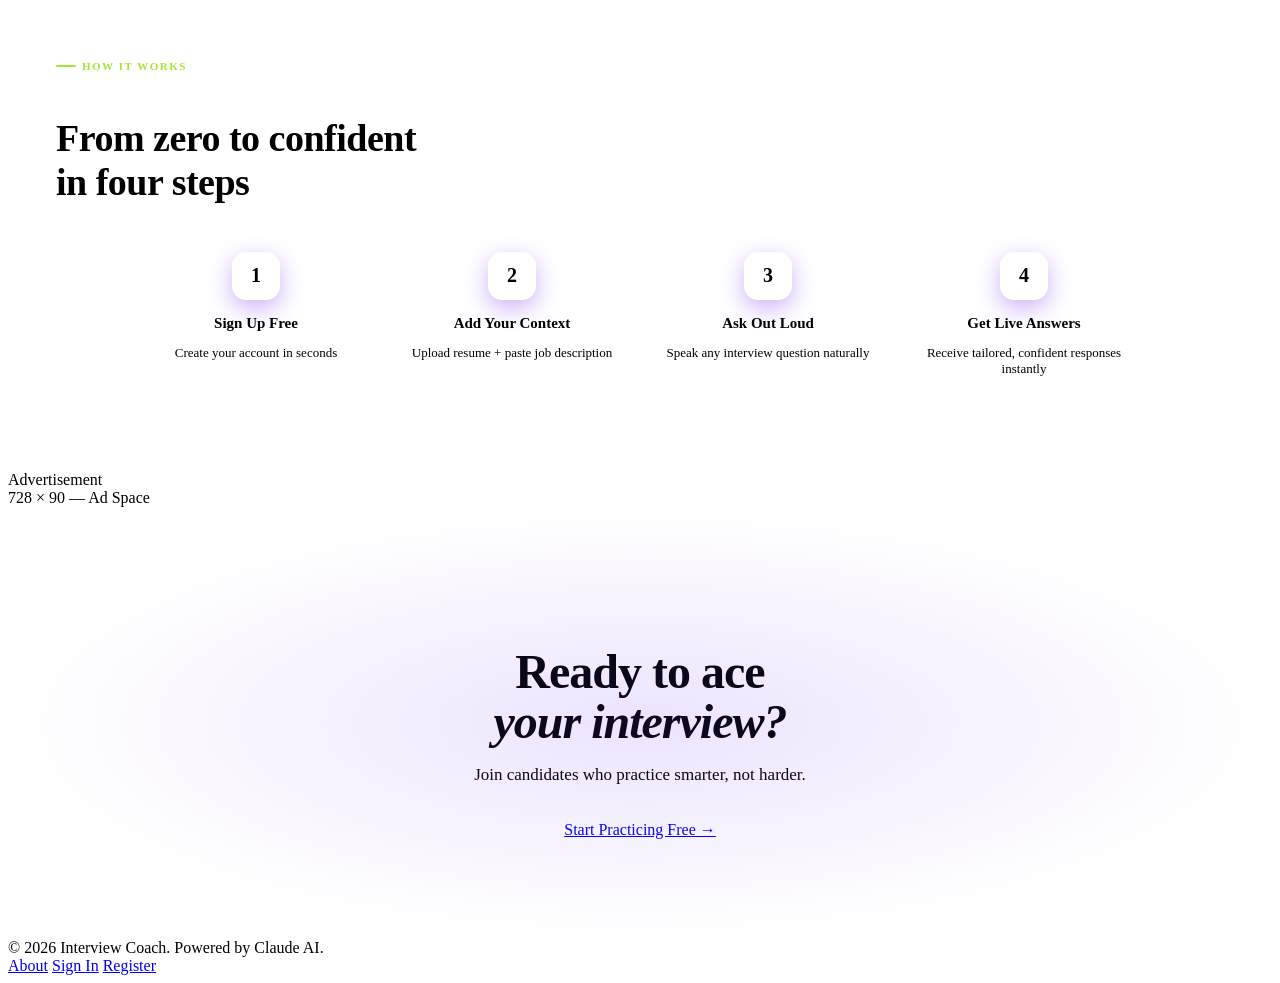
==== commit 90643dcd: "Full Gen Z redesign: dot grid, marquee, bento, bold type - Dot grid background (radial-gradient repe" ====
--- a/public/index.html
+++ b/public/index.html
@@ -6,9 +6,15 @@
   <title>Interview Coach — AI-Powered Practice</title>
   <link rel="stylesheet" href="/styles.css" />
   <style>
+    /* ── Dot grid background ── */
+    body {
+      background-image: radial-gradient(rgba(255,255,255,0.07) 1px, transparent 1px);
+      background-size: 28px 28px;
+    }
+
     /* ── Hero ── */
     .hero {
-      padding: 80px 48px;
+      padding: 72px 48px 64px;
       max-width: 1200px;
       margin: 0 auto;
       display: grid;
@@ -17,32 +23,50 @@
       align-items: center;
     }
     .hero-left { text-align: left; }
-    .hero-pill {
-      display: inline-block;
-      background: linear-gradient(135deg, rgba(124,58,237,0.2), rgba(240,89,218,0.15));
-      border: 1px solid rgba(124,58,237,0.4);
-      color: #c4b5fd;
-      padding: 6px 18px;
+
+    .hero-tag {
+      display: inline-flex; align-items: center; gap: 6px;
+      background: rgba(163,230,53,0.12);
+      border: 1px solid rgba(163,230,53,0.35);
+      color: #bef264;
+      padding: 5px 14px;
       border-radius: 999px;
-      font-size: 13px;
-      font-weight: 600;
-      margin-bottom: 28px;
-      backdrop-filter: blur(8px);
-    }
+      font-size: 12px; font-weight: 700;
+      margin-bottom: 24px;
+      letter-spacing: 0.3px;
+    }
+
     .hero h1 {
-      font-size: clamp(32px, 3.6vw, 52px);
+      font-size: clamp(40px, 4.5vw, 64px);
       font-weight: 900;
-      letter-spacing: -1px;
-      line-height: 1.1;
-      margin-bottom: 22px;
-    }
+      letter-spacing: -2px;
+      line-height: 1.0;
+      margin-bottom: 20px;
+    }
+    .hero h1 em {
+      font-style: normal;
+      -webkit-text-fill-color: transparent;
+      background: linear-gradient(135deg, #7c3aed, #f059da);
+      -webkit-background-clip: text;
+      background-clip: text;
+    }
+    .hero h1 .lime {
+      -webkit-text-fill-color: transparent;
+      background: linear-gradient(135deg, #a3e635, #34d399);
+      -webkit-background-clip: text;
+      background-clip: text;
+    }
+
     .hero p {
-      font-size: 17px;
+      font-size: 16px;
       color: var(--text-muted);
-      margin: 0 0 36px;
+      margin: 0 0 32px;
       line-height: 1.75;
-    }
-    .hero-cta { display: flex; gap: 14px; flex-wrap: wrap; }
+      max-width: 420px;
+    }
+    .hero-cta { display: flex; gap: 12px; flex-wrap: wrap; align-items: center; }
+    .hero-social { font-size: 12px; color: var(--text-muted); margin-top: 20px; }
+    .hero-social strong { color: #bef264; }
 
     /* ── Mock preview ── */
     .hero-mock {
@@ -50,7 +74,7 @@
       border: 1px solid rgba(255,255,255,0.10);
       backdrop-filter: blur(20px);
       -webkit-backdrop-filter: blur(20px);
-      border-radius: 18px;
+      border-radius: 20px;
       overflow: hidden;
       box-shadow: 0 32px 80px rgba(0,0,0,0.5), 0 0 0 1px rgba(124,58,237,0.15), inset 0 1px 0 rgba(255,255,255,0.08);
     }
@@ -58,123 +82,143 @@
       background: rgba(255,255,255,0.04);
       border-bottom: 1px solid rgba(255,255,255,0.07);
       padding: 10px 16px;
-      display: flex;
-      align-items: center;
-      gap: 7px;
+      display: flex; align-items: center; gap: 7px;
     }
     .mock-dot { width: 10px; height: 10px; border-radius: 50%; }
-    .mock-body { padding: 28px; display: grid; grid-template-columns: 1fr 1fr; gap: 16px; }
+    .mock-body { padding: 24px; display: grid; grid-template-columns: 1fr 1fr; gap: 14px; }
     .mock-card {
       background: rgba(255,255,255,0.05);
       border: 1px solid rgba(255,255,255,0.08);
-      border-radius: 12px;
-      padding: 16px;
-    }
-    .mock-label { font-size: 11px; font-weight: 700; color: var(--text-muted); text-transform: uppercase; letter-spacing: 0.5px; margin-bottom: 8px; }
-    .mock-bar-text { height: 10px; border-radius: 4px; background: var(--border); margin-bottom: 7px; }
+      border-radius: 12px; padding: 14px;
+    }
+    .mock-label { font-size: 10px; font-weight: 700; color: var(--text-muted); text-transform: uppercase; letter-spacing: 0.5px; margin-bottom: 8px; }
+    .mock-bar-text { height: 8px; border-radius: 4px; background: rgba(255,255,255,0.08); margin-bottom: 6px; }
     .mock-recording {
       grid-column: 1 / -1;
-      background: rgba(6,182,212,0.08);
-      border: 1px solid rgba(6,182,212,0.2);
-      border-radius: 12px;
-      padding: 14px 16px;
-      display: flex;
-      align-items: center;
-      gap: 12px;
-    }
-    .mock-dot-live { width: 10px; height: 10px; border-radius: 50%; background: #f059da; animation: blink 1s infinite; flex-shrink: 0; }
-    .mock-answer { font-size: 13px; color: #67e8f9; line-height: 1.6; }
+      background: rgba(163,230,53,0.07);
+      border: 1px solid rgba(163,230,53,0.2);
+      border-radius: 12px; padding: 14px 16px;
+      display: flex; align-items: flex-start; gap: 12px;
+    }
+    .mock-dot-live { width: 9px; height: 9px; border-radius: 50%; background: #a3e635; animation: blink 1s infinite; flex-shrink: 0; margin-top: 4px; }
+    .mock-answer { font-size: 12px; color: #bef264; line-height: 1.6; }
     @keyframes blink { 0%,100%{opacity:1} 50%{opacity:0.2} }
 
-    /* ── Features ── */
+    /* ── Marquee ── */
+    .marquee-wrap {
+      overflow: hidden;
+      border-top: 1px solid rgba(255,255,255,0.07);
+      border-bottom: 1px solid rgba(255,255,255,0.07);
+      background: rgba(163,230,53,0.04);
+      padding: 13px 0;
+    }
+    .marquee-track {
+      display: flex; gap: 0;
+      width: max-content;
+      animation: marquee 28s linear infinite;
+    }
+    .marquee-item {
+      display: flex; align-items: center; gap: 20px;
+      padding: 0 28px;
+      font-size: 13px; font-weight: 600;
+      color: rgba(255,255,255,0.5);
+      white-space: nowrap;
+    }
+    .marquee-item .dot { color: #a3e635; font-size: 8px; }
+    @keyframes marquee { from { transform: translateX(0) } to { transform: translateX(-50%) } }
+
+    /* ── Features bento ── */
     .features { padding: 80px 48px; }
     .features-inner { max-width: 1200px; margin: 0 auto; }
-    .section-head { text-align: center; margin-bottom: 52px; }
-    .section-head h2 { font-size: 36px; font-weight: 800; letter-spacing: -0.4px; }
-    .section-head p { color: var(--text-muted); margin-top: 12px; font-size: 16px; }
-    .feature-grid {
+    .section-head { margin-bottom: 48px; }
+    .section-label {
+      display: inline-flex; align-items: center; gap: 6px;
+      font-size: 11px; font-weight: 700; color: #a3e635;
+      text-transform: uppercase; letter-spacing: 1.5px;
+      margin-bottom: 12px;
+    }
+    .section-label::before { content: ''; width: 20px; height: 2px; background: #a3e635; border-radius: 2px; }
+    .section-head h2 { font-size: 38px; font-weight: 900; letter-spacing: -0.5px; }
+    .section-head p { color: var(--text-muted); margin-top: 10px; font-size: 16px; }
+
+    .bento-grid {
       display: grid;
-      grid-template-columns: repeat(6, 1fr);
+      grid-template-columns: repeat(4, 1fr);
+      grid-template-rows: auto auto;
       gap: 14px;
     }
-    .feature-card {
+    .bento-card {
       background: rgba(255,255,255,0.04);
       border: 1px solid rgba(255,255,255,0.08);
       backdrop-filter: blur(12px);
-      -webkit-backdrop-filter: blur(12px);
-      border-radius: 14px;
-      padding: 20px;
+      border-radius: 16px;
+      padding: 24px;
       transition: border-color 0.25s, transform 0.25s, box-shadow 0.25s;
     }
-    .feature-card:hover {
-      border-color: rgba(124,58,237,0.5);
+    .bento-card:hover {
+      border-color: rgba(124,58,237,0.45);
       transform: translateY(-3px);
-      box-shadow: 0 8px 32px rgba(124,58,237,0.15);
-    }
-    .feature-icon { font-size: 24px; margin-bottom: 10px; }
-    .feature-card h3 { font-size: 14px; font-weight: 700; margin-bottom: 6px; }
-    .feature-card p { font-size: 13px; color: var(--text-muted); line-height: 1.55; }
+      box-shadow: 0 12px 40px rgba(124,58,237,0.15);
+    }
+    .bento-card.wide { grid-column: span 2; }
+    .bento-card.lime-accent { border-color: rgba(163,230,53,0.2); }
+    .bento-card.lime-accent:hover { border-color: rgba(163,230,53,0.5); box-shadow: 0 12px 40px rgba(163,230,53,0.12); }
+    .bento-icon { font-size: 28px; margin-bottom: 14px; }
+    .bento-card h3 { font-size: 16px; font-weight: 800; margin-bottom: 8px; }
+    .bento-card p { font-size: 13px; color: var(--text-muted); line-height: 1.6; }
+    .bento-card.wide p { max-width: 380px; }
 
     /* ── How it works ── */
     .how { background: rgba(255,255,255,0.02); border-top: 1px solid rgba(255,255,255,0.06); border-bottom: 1px solid rgba(255,255,255,0.06); padding: 80px 48px; }
     .how-inner { max-width: 1200px; margin: 0 auto; }
-    .steps {
-      display: flex;
-      align-items: flex-start;
-      gap: 8px;
-      margin-top: 48px;
-      flex-wrap: wrap;
-      justify-content: center;
-    }
-    .step { text-align: center; flex: 1; min-width: 160px; max-width: 200px; }
+    .steps { display: flex; align-items: flex-start; gap: 8px; margin-top: 48px; flex-wrap: wrap; justify-content: center; }
+    .step { text-align: center; flex: 1; min-width: 160px; max-width: 220px; }
     .step-num {
-      width: 44px; height: 44px;
-      background: linear-gradient(135deg, var(--accent), var(--accent2));
-      border-radius: 50%;
-      font-size: 18px; font-weight: 800;
+      width: 48px; height: 48px;
+      background: linear-gradient(135deg, var(--accent), #f059da);
+      border-radius: 14px;
+      font-size: 20px; font-weight: 900;
       display: flex; align-items: center; justify-content: center;
       margin: 0 auto 14px;
+      box-shadow: 0 8px 24px rgba(124,58,237,0.4);
     }
     .step h3 { font-size: 15px; font-weight: 700; margin-bottom: 6px; }
     .step p { font-size: 13px; color: var(--text-muted); }
-    .step-arrow { font-size: 22px; color: var(--border); padding-top: 12px; }
+    .step-arrow { font-size: 20px; color: rgba(255,255,255,0.15); padding-top: 14px; }
 
     /* ── CTA banner ── */
     .cta-banner {
-      padding: 90px 48px;
+      padding: 100px 48px;
       text-align: center;
       position: relative;
     }
     .cta-banner::before {
       content: '';
-      position: absolute;
-      inset: 0;
-      background: radial-gradient(ellipse at 50% 50%, rgba(124,58,237,0.12) 0%, transparent 70%);
+      position: absolute; inset: 0;
+      background: radial-gradient(ellipse at 50% 50%, rgba(124,58,237,0.14) 0%, transparent 70%);
       pointer-events: none;
     }
-    .cta-banner h2 { font-size: 36px; font-weight: 800; letter-spacing: -0.4px; margin-bottom: 14px; }
-    .cta-banner p { color: var(--text-muted); font-size: 16px; margin-bottom: 32px; }
-
-    @media (max-width: 860px) {
-      .hero {
-        grid-template-columns: 1fr;
-        padding: 60px 32px;
-        gap: 48px;
-      }
+    .cta-banner h2 { font-size: 48px; font-weight: 900; letter-spacing: -1px; margin-bottom: 14px; line-height: 1.05; }
+    .cta-banner p { color: var(--text-muted); font-size: 17px; margin-bottom: 36px; }
+
+    /* ── Responsive ── */
+    @media (max-width: 900px) {
+      .hero { grid-template-columns: 1fr; padding: 60px 32px; gap: 48px; }
       .hero-left { text-align: center; }
-      .hero p { margin: 0 auto 36px; }
+      .hero p { margin: 0 auto 32px; }
       .hero-cta { justify-content: center; }
-    }
-    @media (max-width: 900px) {
-      .feature-grid { grid-template-columns: repeat(3, 1fr); }
+      .hero-social { text-align: center; }
+      .bento-grid { grid-template-columns: repeat(2, 1fr); }
+      .bento-card.wide { grid-column: span 2; }
     }
     @media (max-width: 640px) {
-      .hero { padding: 50px 20px; }
+      .hero { padding: 48px 20px; }
       .features { padding: 60px 20px; }
       .how { padding: 60px 20px; }
-      .cta-banner { padding: 60px 20px; }
-      .feature-grid { grid-template-columns: repeat(2, 1fr); }
-      .mock-body { grid-template-columns: 1fr; }
+      .cta-banner { padding: 72px 20px; }
+      .cta-banner h2 { font-size: 34px; }
+      .bento-grid { grid-template-columns: 1fr; }
+      .bento-card.wide { grid-column: span 1; }
       .step-arrow { display: none; }
     }
   </style>
@@ -199,16 +243,16 @@
 <!-- Hero -->
 <section class="hero">
   <div class="hero-left">
-    <div class="hero-pill">🚀 AI-Powered · Free to Use</div>
-    <h1>Ace your next interview<br><span class="gradient-text">with an AI coach</span></h1>
-    <p>Upload your resume, paste a job description, and practice speaking answers to any interview question — get real-time, tailored coaching word by word.</p>
+    <div class="hero-tag">✦ AI-Powered · Free to Use</div>
+    <h1>Ace your<br>next <em>interview</em><br>with <span class="lime">AI</span></h1>
+    <p>Upload your resume, paste a job description, and speak any interview question out loud — get real-time, tailored coaching word by word.</p>
     <div class="hero-cta">
       <a href="/register.html" class="btn btn-primary btn-lg">Get Started Free →</a>
       <a href="/login.html" class="btn btn-outline btn-lg">Sign In</a>
     </div>
-  </div>
-
-  <!-- Mock UI -->
+    <div class="hero-social">No credit card · <strong>Free forever</strong> · Works in your browser</div>
+  </div>
+
   <div class="hero-mock">
     <div class="mock-bar">
       <div class="mock-dot" style="background:#ff5f57"></div>
@@ -232,60 +276,68 @@
       <div class="mock-recording">
         <div class="mock-dot-live"></div>
         <div>
-          <div style="font-size:12px;color:var(--text-muted);margin-bottom:5px">AI Coach Answer · streaming…</div>
-          <div class="mock-answer">"In my previous role at Acme Corp, I led a team of five engineers to migrate our monolithic system to microservices — reducing deployment time by 60%..."</div>
+          <div style="font-size:11px;color:var(--text-muted);margin-bottom:5px">AI Coach Answer · streaming…</div>
+          <div class="mock-answer">• Led team of 5 engineers migrating to microservices<br>• Reduced deployment time by 60% within 6 months<br>• Used STAR method: cross-functional collaboration</div>
         </div>
       </div>
     </div>
-  </div><!-- end hero-mock -->
+  </div>
 </section>
 
-<!-- Ad Zone A: between hero and features -->
+<!-- Marquee ticker -->
+<div class="marquee-wrap">
+  <div class="marquee-track">
+    <div class="marquee-item"><span>Voice-Powered AI</span><span class="dot">✦</span><span>Resume-Aware</span><span class="dot">✦</span><span>Free Forever</span><span class="dot">✦</span><span>Live Streaming</span><span class="dot">✦</span><span>No Credit Card</span><span class="dot">✦</span><span>Ace Your Interview</span><span class="dot">✦</span><span>Private & Secure</span><span class="dot">✦</span><span>Role-Targeted Answers</span><span class="dot">✦</span></div>
+    <div class="marquee-item"><span>Voice-Powered AI</span><span class="dot">✦</span><span>Resume-Aware</span><span class="dot">✦</span><span>Free Forever</span><span class="dot">✦</span><span>Live Streaming</span><span class="dot">✦</span><span>No Credit Card</span><span class="dot">✦</span><span>Ace Your Interview</span><span class="dot">✦</span><span>Private & Secure</span><span class="dot">✦</span><span>Role-Targeted Answers</span><span class="dot">✦</span></div>
+  </div>
+</div>
+
+<!-- Ad Zone A -->
 <div class="ad-zone">
   <div class="ad-label">Advertisement</div>
   <div class="ad-content">
-    <!-- Replace with Google AdSense or any ad network code -->
     <span>728 × 90 — Ad Space</span>
   </div>
 </div>
 
-<!-- Features -->
+<!-- Features bento grid -->
 <section class="features" id="features">
   <div class="features-inner">
     <div class="section-head">
-      <h2>Everything you need to prepare</h2>
+      <div class="section-label">Features</div>
+      <h2>Everything you need<br>to prepare</h2>
       <p>Practice like it's the real thing — before it matters</p>
     </div>
-    <div class="feature-grid">
-      <div class="feature-card">
-        <div class="feature-icon">🎙️</div>
-        <h3>Voice-Powered</h3>
-        <p>Speak your question naturally — no buttons to click. The AI listens continuously and responds the moment you pause.</p>
-      </div>
-      <div class="feature-card">
-        <div class="feature-icon">📄</div>
-        <h3>Resume-Aware Answers</h3>
-        <p>Upload your resume as a PDF and get answers that reference your actual experience, skills, and accomplishments.</p>
-      </div>
-      <div class="feature-card">
-        <div class="feature-icon">⚡</div>
+    <div class="bento-grid">
+      <div class="bento-card wide lime-accent">
+        <div class="bento-icon">🎙️</div>
+        <h3>Voice-Powered Practice</h3>
+        <p>Speak your question naturally — no buttons to click. The AI listens continuously and responds the moment you pause. Just talk like you're in the room.</p>
+      </div>
+      <div class="bento-card">
+        <div class="bento-icon">📄</div>
+        <h3>Resume-Aware</h3>
+        <p>Answers reference your actual experience, skills, and accomplishments from your resume PDF.</p>
+      </div>
+      <div class="bento-card">
+        <div class="bento-icon">⚡</div>
         <h3>Live Streaming</h3>
-        <p>Watch answers appear word-by-word in real time — just like having a coach whisper the perfect response in your ear.</p>
-      </div>
-      <div class="feature-card">
-        <div class="feature-icon">🎯</div>
+        <p>Watch answers stream word-by-word in real time — like a coach whispering in your ear.</p>
+      </div>
+      <div class="bento-card">
+        <div class="bento-icon">🎯</div>
         <h3>Role-Targeted</h3>
-        <p>Paste any job description and get answers crafted specifically for that role, company, and set of requirements.</p>
-      </div>
-      <div class="feature-card">
-        <div class="feature-icon">🔊</div>
+        <p>Paste any job description and get answers crafted for that exact role, company, and requirements.</p>
+      </div>
+      <div class="bento-card">
+        <div class="bento-icon">🔊</div>
         <h3>Read Aloud</h3>
-        <p>Have answers read back to you so you can hear exactly how they should sound — practice delivery, not just content.</p>
-      </div>
-      <div class="feature-card">
-        <div class="feature-icon">🔒</div>
-        <h3>Private & Secure</h3>
-        <p>Your resume and job description stay in your browser session — never stored or shared with third parties.</p>
+        <p>Hear exactly how your answer sounds — practice delivery, not just content.</p>
+      </div>
+      <div class="bento-card wide">
+        <div class="bento-icon">🔒</div>
+        <h3>Private & Secure by Design</h3>
+        <p>Your resume and job description stay in your browser session — never stored on servers, never shared with third parties. Zero data retention.</p>
       </div>
     </div>
   </div>
@@ -295,8 +347,8 @@
 <section class="how">
   <div class="how-inner">
     <div class="section-head">
-      <h2>How it works</h2>
-      <p>From zero to confident in four steps</p>
+      <div class="section-label">How it works</div>
+      <h2>From zero to confident<br>in four steps</h2>
     </div>
     <div class="steps">
       <div class="step">
@@ -326,18 +378,17 @@
   </div>
 </section>
 
-<!-- Ad Zone B: between "How it works" and CTA banner -->
+<!-- Ad Zone B -->
 <div class="ad-zone">
   <div class="ad-label">Advertisement</div>
   <div class="ad-content">
-    <!-- Replace with Google AdSense or any ad network code -->
     <span>728 × 90 — Ad Space</span>
   </div>
 </div>
 
 <!-- CTA -->
 <section class="cta-banner">
-  <h2>Ready to ace your interview?</h2>
+  <h2>Ready to ace<br><em class="gradient-text">your interview?</em></h2>
   <p>Join candidates who practice smarter, not harder.</p>
   <a href="/register.html" class="btn btn-primary btn-lg">Start Practicing Free →</a>
 </section>
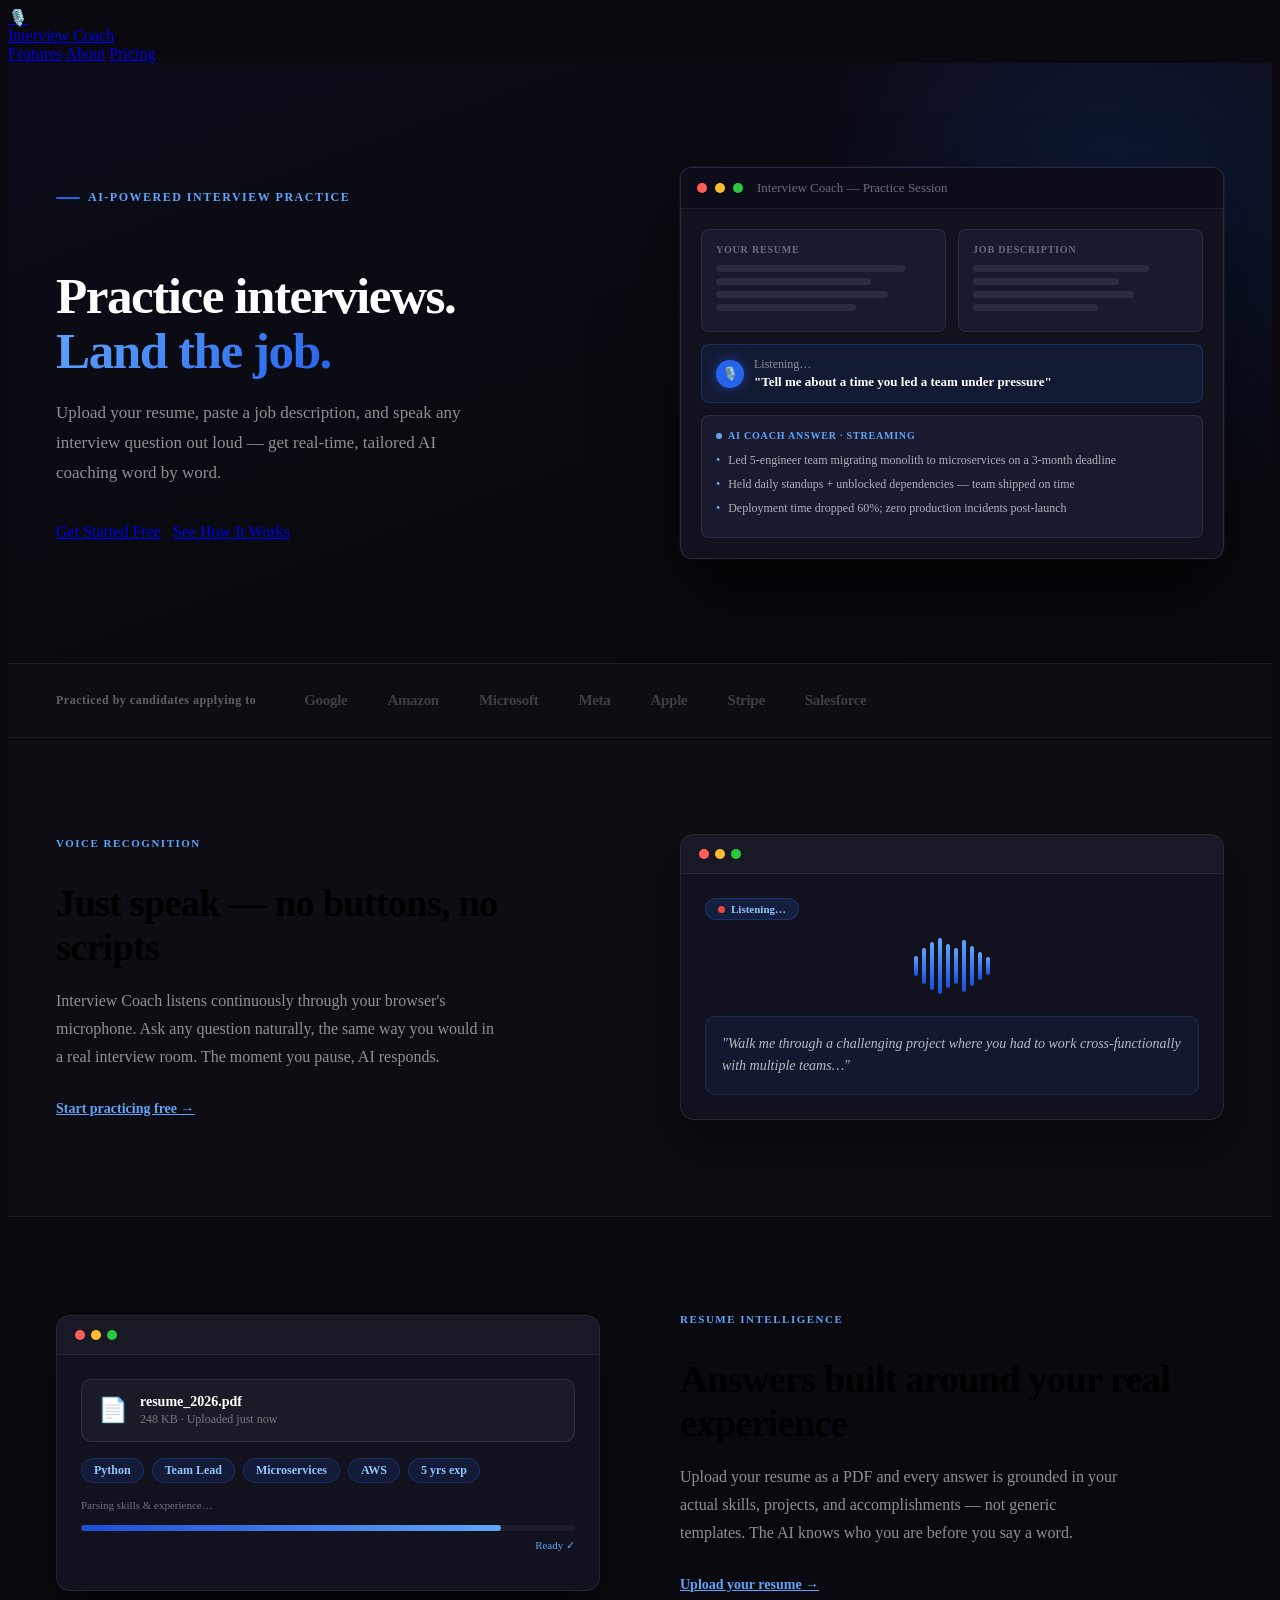
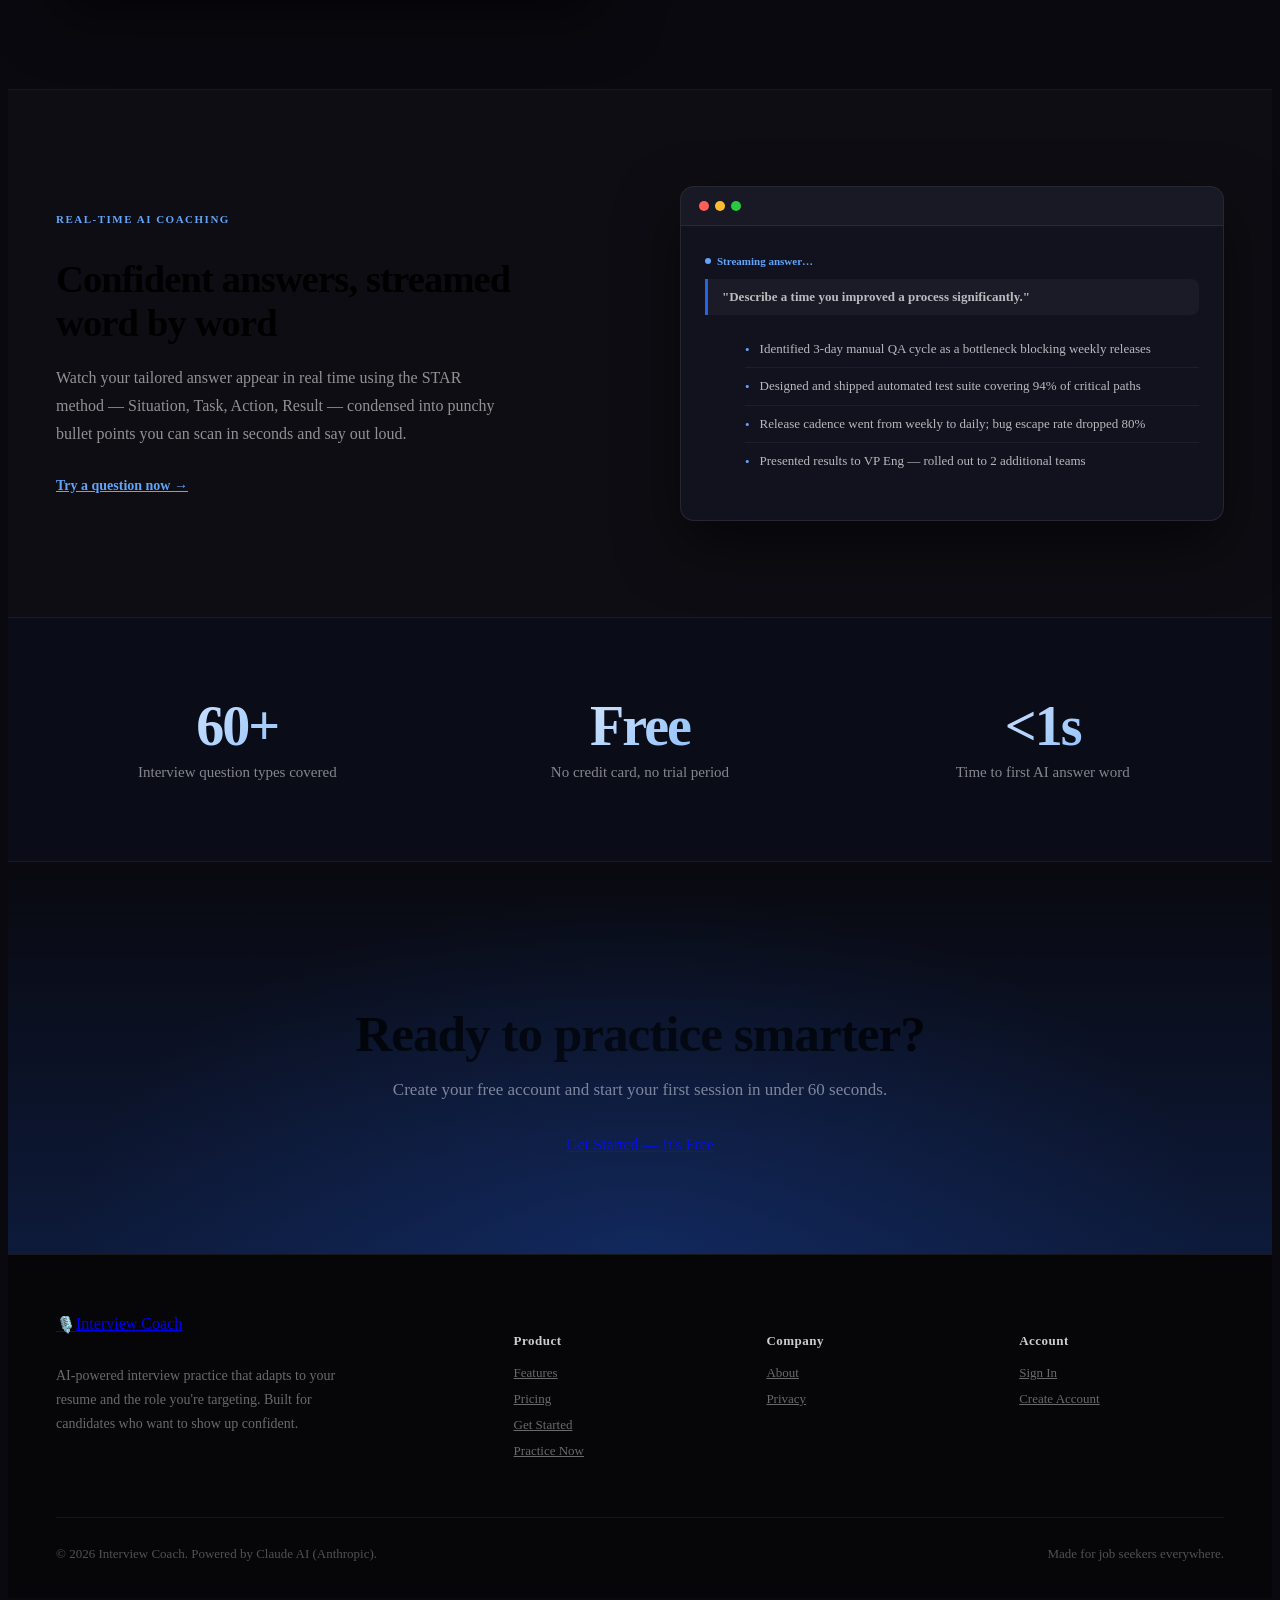
==== commit 94ad8906: "Autodesk-style layout: hero, trust bar, alternating feature sections - Full-width hero with product " ====
--- a/public/index.html
+++ b/public/index.html
@@ -3,228 +3,404 @@
 <head>
   <meta charset="UTF-8" />
   <meta name="viewport" content="width=device-width, initial-scale=1.0" />
-  <title>Interview Coach — AI-Powered Practice</title>
+  <title>Interview Coach — AI-Powered Interview Practice</title>
   <link rel="stylesheet" href="/styles.css" />
   <style>
-    /* ── Dot grid background ── */
+    /* ── Reset page to clean professional look ── */
     body {
-      background-image: radial-gradient(rgba(255,255,255,0.07) 1px, transparent 1px);
-      background-size: 28px 28px;
-    }
-
-    /* ── Hero ── */
+      background: #09090f;
+      background-image: none;
+    }
+
+    /* ── HERO ── */
     .hero {
-      padding: 72px 48px 64px;
+      position: relative;
+      overflow: hidden;
+      padding: 0;
+      background: linear-gradient(160deg, #0d0d1a 0%, #09090f 60%);
+      border-bottom: 1px solid rgba(255,255,255,0.07);
+    }
+    .hero::before {
+      content: '';
+      position: absolute;
+      top: -200px; right: -200px;
+      width: 700px; height: 700px;
+      background: radial-gradient(circle, rgba(37,99,235,0.18) 0%, transparent 65%);
+      pointer-events: none;
+    }
+    .hero-inner {
       max-width: 1200px;
       margin: 0 auto;
+      padding: 0 48px;
       display: grid;
       grid-template-columns: 1fr 1fr;
-      gap: 64px;
       align-items: center;
-    }
-    .hero-left { text-align: left; }
-
-    .hero-tag {
+      min-height: 600px;
+      gap: 80px;
+    }
+    .hero-copy { padding: 80px 0; }
+    .hero-eyebrow {
+      display: inline-flex; align-items: center; gap: 8px;
+      font-size: 12px; font-weight: 700; letter-spacing: 1.5px;
+      text-transform: uppercase; color: #60a5fa;
+      margin-bottom: 20px;
+    }
+    .hero-eyebrow::before {
+      content: ''; width: 24px; height: 2px;
+      background: #2563eb; border-radius: 2px;
+    }
+    .hero h1 {
+      font-size: clamp(36px, 4vw, 56px);
+      font-weight: 900;
+      letter-spacing: -1.5px;
+      line-height: 1.08;
+      margin-bottom: 20px;
+      color: #fff;
+    }
+    .hero h1 span {
+      background: linear-gradient(135deg, #60a5fa, #2563eb);
+      -webkit-background-clip: text;
+      -webkit-text-fill-color: transparent;
+      background-clip: text;
+    }
+    .hero-sub {
+      font-size: 17px;
+      color: rgba(255,255,255,0.55);
+      line-height: 1.75;
+      margin-bottom: 36px;
+      max-width: 440px;
+    }
+    .hero-actions { display: flex; gap: 12px; flex-wrap: wrap; }
+
+    /* Hero product image panel */
+    .hero-visual {
+      position: relative;
+      align-self: stretch;
+      display: flex;
+      align-items: center;
+      padding: 40px 0;
+    }
+    .hero-screen {
+      width: 100%;
+      background: #12121f;
+      border: 1px solid rgba(255,255,255,0.10);
+      border-radius: 12px;
+      overflow: hidden;
+      box-shadow: 0 40px 80px rgba(0,0,0,0.6), 0 0 0 1px rgba(37,99,235,0.12);
+    }
+    .hs-topbar {
+      display: flex; align-items: center; gap: 8px;
+      padding: 12px 16px;
+      background: #0d0d1a;
+      border-bottom: 1px solid rgba(255,255,255,0.07);
+    }
+    .hs-dot { width: 10px; height: 10px; border-radius: 50%; }
+    .hs-title { font-size: 13px; color: rgba(255,255,255,0.4); margin-left: 6px; font-weight: 500; }
+    .hs-body { padding: 20px; }
+    .hs-row { display: grid; grid-template-columns: 1fr 1fr; gap: 12px; margin-bottom: 12px; }
+    .hs-panel {
+      background: #1a1a2e;
+      border: 1px solid rgba(255,255,255,0.08);
+      border-radius: 8px;
+      padding: 14px;
+    }
+    .hs-panel-label {
+      font-size: 10px; font-weight: 700; letter-spacing: 0.8px;
+      text-transform: uppercase; color: rgba(255,255,255,0.35);
+      margin-bottom: 10px;
+    }
+    .hs-line { height: 7px; border-radius: 4px; background: rgba(255,255,255,0.08); margin-bottom: 6px; }
+    .hs-voice {
+      display: flex; align-items: center; gap: 10px;
+      background: rgba(37,99,235,0.1);
+      border: 1px solid rgba(37,99,235,0.25);
+      border-radius: 8px;
+      padding: 12px 14px;
+      margin-bottom: 12px;
+    }
+    .hs-mic {
+      width: 28px; height: 28px; border-radius: 50%;
+      background: #2563eb;
+      display: flex; align-items: center; justify-content: center;
+      font-size: 13px; flex-shrink: 0;
+      box-shadow: 0 0 12px rgba(37,99,235,0.5);
+    }
+    .hs-voice-text { font-size: 12px; color: rgba(255,255,255,0.5); }
+    .hs-voice-q { font-size: 13px; color: #fff; font-weight: 600; margin-top: 2px; }
+    .hs-answer {
+      background: #1a1a2e;
+      border: 1px solid rgba(255,255,255,0.08);
+      border-radius: 8px;
+      padding: 14px;
+    }
+    .hs-answer-label {
+      font-size: 10px; font-weight: 700; letter-spacing: 0.8px;
+      text-transform: uppercase; color: #60a5fa;
+      margin-bottom: 10px; display: flex; align-items: center; gap: 6px;
+    }
+    .hs-pulse {
+      width: 6px; height: 6px; border-radius: 50%;
+      background: #60a5fa; animation: pulse 1.5s ease-in-out infinite;
+    }
+    @keyframes pulse { 0%,100%{opacity:1;transform:scale(1)} 50%{opacity:0.4;transform:scale(0.8)} }
+    .hs-bullet { display: flex; gap: 8px; font-size: 12px; color: rgba(255,255,255,0.65); margin-bottom: 6px; line-height: 1.5; }
+    .hs-bullet::before { content: '•'; color: #60a5fa; flex-shrink: 0; }
+
+    /* ── TRUST BAR ── */
+    .trust-bar {
+      border-bottom: 1px solid rgba(255,255,255,0.06);
+      padding: 28px 48px;
+      background: rgba(255,255,255,0.015);
+    }
+    .trust-inner {
+      max-width: 1200px; margin: 0 auto;
+      display: flex; align-items: center; gap: 48px; flex-wrap: wrap;
+    }
+    .trust-label {
+      font-size: 12px; font-weight: 600; letter-spacing: 0.5px;
+      color: rgba(255,255,255,0.35); white-space: nowrap; flex-shrink: 0;
+    }
+    .trust-logos {
+      display: flex; align-items: center; gap: 40px; flex-wrap: wrap; flex: 1;
+    }
+    .trust-logo {
+      font-size: 15px; font-weight: 800; letter-spacing: -0.3px;
+      color: rgba(255,255,255,0.2); transition: color 0.2s;
+    }
+    .trust-logo:hover { color: rgba(255,255,255,0.4); }
+
+    /* ── FEATURE SECTIONS ── */
+    .feature-section {
+      padding: 96px 48px;
+      border-bottom: 1px solid rgba(255,255,255,0.06);
+    }
+    .feature-section:nth-child(even) { background: rgba(255,255,255,0.015); }
+    .feature-inner {
+      max-width: 1200px; margin: 0 auto;
+      display: grid;
+      grid-template-columns: 1fr 1fr;
+      gap: 80px;
+      align-items: center;
+    }
+    .feature-inner.reverse { direction: rtl; }
+    .feature-inner.reverse > * { direction: ltr; }
+    .feature-eyebrow {
+      font-size: 11px; font-weight: 700; letter-spacing: 1.5px;
+      text-transform: uppercase; color: #60a5fa;
+      margin-bottom: 16px;
+    }
+    .feature-section h2 {
+      font-size: clamp(28px, 3vw, 40px);
+      font-weight: 900; letter-spacing: -0.8px;
+      line-height: 1.15; margin-bottom: 18px;
+    }
+    .feature-section p {
+      font-size: 16px; color: rgba(255,255,255,0.55);
+      line-height: 1.75; margin-bottom: 28px; max-width: 440px;
+    }
+    .feature-link {
+      display: inline-flex; align-items: center; gap: 8px;
+      font-size: 14px; font-weight: 700; color: #60a5fa;
+      transition: gap 0.2s;
+    }
+    .feature-link:hover { gap: 12px; }
+
+    /* Feature visuals */
+    .feat-visual {
+      background: #12121f;
+      border: 1px solid rgba(255,255,255,0.09);
+      border-radius: 14px;
+      overflow: hidden;
+      box-shadow: 0 24px 60px rgba(0,0,0,0.5);
+    }
+    .feat-visual-header {
+      padding: 14px 18px;
+      border-bottom: 1px solid rgba(255,255,255,0.07);
+      display: flex; align-items: center; gap: 6px;
+      background: rgba(255,255,255,0.03);
+    }
+    .feat-visual-body { padding: 24px; }
+
+    /* Voice visual */
+    .voice-waves {
+      display: flex; align-items: center; justify-content: center;
+      gap: 4px; height: 60px; margin-bottom: 20px;
+    }
+    .wave-bar {
+      width: 4px; border-radius: 4px;
+      background: linear-gradient(to top, #1d4ed8, #60a5fa);
+      animation: wave 1.2s ease-in-out infinite;
+    }
+    .wave-bar:nth-child(1) { height: 20px; animation-delay: 0s; }
+    .wave-bar:nth-child(2) { height: 36px; animation-delay: 0.1s; }
+    .wave-bar:nth-child(3) { height: 48px; animation-delay: 0.2s; }
+    .wave-bar:nth-child(4) { height: 56px; animation-delay: 0.15s; }
+    .wave-bar:nth-child(5) { height: 44px; animation-delay: 0.25s; }
+    .wave-bar:nth-child(6) { height: 36px; animation-delay: 0.1s; }
+    .wave-bar:nth-child(7) { height: 52px; animation-delay: 0.3s; }
+    .wave-bar:nth-child(8) { height: 40px; animation-delay: 0.05s; }
+    .wave-bar:nth-child(9) { height: 28px; animation-delay: 0.2s; }
+    .wave-bar:nth-child(10) { height: 18px; animation-delay: 0s; }
+    @keyframes wave { 0%,100%{transform:scaleY(1)} 50%{transform:scaleY(0.4)} }
+    .voice-transcript {
+      background: rgba(37,99,235,0.08);
+      border: 1px solid rgba(37,99,235,0.2);
+      border-radius: 10px; padding: 16px;
+      font-size: 14px; color: rgba(255,255,255,0.7);
+      line-height: 1.6; font-style: italic;
+    }
+    .voice-chip {
       display: inline-flex; align-items: center; gap: 6px;
-      background: rgba(163,230,53,0.12);
-      border: 1px solid rgba(163,230,53,0.35);
-      color: #bef264;
-      padding: 5px 14px;
-      border-radius: 999px;
-      font-size: 12px; font-weight: 700;
-      margin-bottom: 24px;
-      letter-spacing: 0.3px;
-    }
-
-    .hero h1 {
-      font-size: clamp(40px, 4.5vw, 64px);
-      font-weight: 900;
-      letter-spacing: -2px;
-      line-height: 1.0;
-      margin-bottom: 20px;
-    }
-    .hero h1 em {
-      font-style: normal;
-      -webkit-text-fill-color: transparent;
-      background: linear-gradient(135deg, #7c3aed, #f059da);
-      -webkit-background-clip: text;
+      background: rgba(37,99,235,0.15); border: 1px solid rgba(37,99,235,0.3);
+      border-radius: 999px; padding: 4px 12px;
+      font-size: 11px; font-weight: 700; color: #93c5fd;
+      margin-bottom: 16px;
+    }
+    .rec-dot { width: 7px; height: 7px; border-radius: 50%; background: #ef4444; animation: blink2 1s infinite; }
+    @keyframes blink2 { 0%,100%{opacity:1} 50%{opacity:0.3} }
+
+    /* Resume visual */
+    .resume-visual-body { padding: 24px; }
+    .resume-file {
+      display: flex; align-items: center; gap: 12px;
+      background: rgba(255,255,255,0.04);
+      border: 1px solid rgba(255,255,255,0.09);
+      border-radius: 10px; padding: 14px 16px;
+      margin-bottom: 16px;
+    }
+    .resume-icon { font-size: 24px; }
+    .resume-filename { font-size: 14px; font-weight: 600; color: #fff; }
+    .resume-meta { font-size: 12px; color: rgba(255,255,255,0.4); margin-top: 2px; }
+    .resume-tags { display: flex; gap: 8px; flex-wrap: wrap; margin-bottom: 16px; }
+    .resume-tag {
+      background: rgba(37,99,235,0.12); border: 1px solid rgba(37,99,235,0.25);
+      border-radius: 999px; padding: 4px 12px;
+      font-size: 12px; font-weight: 600; color: #93c5fd;
+    }
+    .resume-progress {
+      background: rgba(255,255,255,0.05);
+      border-radius: 4px; height: 6px; overflow: hidden; margin-bottom: 8px;
+    }
+    .resume-fill { height: 100%; background: linear-gradient(90deg, #1d4ed8, #60a5fa); border-radius: 4px; }
+    .resume-progress-label { font-size: 11px; color: rgba(255,255,255,0.4); margin-bottom: 14px; }
+
+    /* Answer visual */
+    .answer-visual-body { padding: 24px; }
+    .answer-question {
+      font-size: 13px; font-weight: 600; color: rgba(255,255,255,0.7);
+      background: rgba(255,255,255,0.04);
+      border-left: 3px solid #2563eb;
+      padding: 10px 14px; border-radius: 0 8px 8px 0;
+      margin-bottom: 16px;
+    }
+    .answer-bullets { list-style: none; }
+    .answer-bullets li {
+      display: flex; gap: 10px;
+      font-size: 13px; color: rgba(255,255,255,0.7);
+      padding: 8px 0;
+      border-bottom: 1px solid rgba(255,255,255,0.05);
+      line-height: 1.5;
+      align-items: flex-start;
+    }
+    .answer-bullets li:last-child { border-bottom: none; }
+    .answer-bullets li::before { content: '•'; color: #60a5fa; flex-shrink: 0; margin-top: 1px; }
+    .answer-tag {
+      display: inline-flex; align-items: center; gap: 6px;
+      font-size: 11px; font-weight: 700; color: #60a5fa;
+      margin-bottom: 12px;
+    }
+
+    /* ── STATS ── */
+    .stats-section {
+      padding: 80px 48px;
+      border-bottom: 1px solid rgba(255,255,255,0.06);
+      background: rgba(37,99,235,0.04);
+    }
+    .stats-inner {
+      max-width: 1200px; margin: 0 auto;
+      display: grid; grid-template-columns: repeat(3, 1fr);
+      gap: 40px; text-align: center;
+    }
+    .stat-num {
+      font-size: 56px; font-weight: 900; letter-spacing: -2px;
+      background: linear-gradient(135deg, #fff, #60a5fa);
+      -webkit-background-clip: text; -webkit-text-fill-color: transparent;
       background-clip: text;
-    }
-    .hero h1 .lime {
-      -webkit-text-fill-color: transparent;
-      background: linear-gradient(135deg, #a3e635, #34d399);
-      -webkit-background-clip: text;
-      background-clip: text;
-    }
-
-    .hero p {
-      font-size: 16px;
-      color: var(--text-muted);
-      margin: 0 0 32px;
-      line-height: 1.75;
-      max-width: 420px;
-    }
-    .hero-cta { display: flex; gap: 12px; flex-wrap: wrap; align-items: center; }
-    .hero-social { font-size: 12px; color: var(--text-muted); margin-top: 20px; }
-    .hero-social strong { color: #bef264; }
-
-    /* ── Mock preview ── */
-    .hero-mock {
-      background: rgba(255,255,255,0.04);
-      border: 1px solid rgba(255,255,255,0.10);
-      backdrop-filter: blur(20px);
-      -webkit-backdrop-filter: blur(20px);
-      border-radius: 20px;
-      overflow: hidden;
-      box-shadow: 0 32px 80px rgba(0,0,0,0.5), 0 0 0 1px rgba(124,58,237,0.15), inset 0 1px 0 rgba(255,255,255,0.08);
-    }
-    .mock-bar {
-      background: rgba(255,255,255,0.04);
-      border-bottom: 1px solid rgba(255,255,255,0.07);
-      padding: 10px 16px;
-      display: flex; align-items: center; gap: 7px;
-    }
-    .mock-dot { width: 10px; height: 10px; border-radius: 50%; }
-    .mock-body { padding: 24px; display: grid; grid-template-columns: 1fr 1fr; gap: 14px; }
-    .mock-card {
-      background: rgba(255,255,255,0.05);
-      border: 1px solid rgba(255,255,255,0.08);
-      border-radius: 12px; padding: 14px;
-    }
-    .mock-label { font-size: 10px; font-weight: 700; color: var(--text-muted); text-transform: uppercase; letter-spacing: 0.5px; margin-bottom: 8px; }
-    .mock-bar-text { height: 8px; border-radius: 4px; background: rgba(255,255,255,0.08); margin-bottom: 6px; }
-    .mock-recording {
-      grid-column: 1 / -1;
-      background: rgba(163,230,53,0.07);
-      border: 1px solid rgba(163,230,53,0.2);
-      border-radius: 12px; padding: 14px 16px;
-      display: flex; align-items: flex-start; gap: 12px;
-    }
-    .mock-dot-live { width: 9px; height: 9px; border-radius: 50%; background: #a3e635; animation: blink 1s infinite; flex-shrink: 0; margin-top: 4px; }
-    .mock-answer { font-size: 12px; color: #bef264; line-height: 1.6; }
-    @keyframes blink { 0%,100%{opacity:1} 50%{opacity:0.2} }
-
-    /* ── Marquee ── */
-    .marquee-wrap {
-      overflow: hidden;
-      border-top: 1px solid rgba(255,255,255,0.07);
-      border-bottom: 1px solid rgba(255,255,255,0.07);
-      background: rgba(163,230,53,0.04);
-      padding: 13px 0;
-    }
-    .marquee-track {
-      display: flex; gap: 0;
-      width: max-content;
-      animation: marquee 28s linear infinite;
-    }
-    .marquee-item {
-      display: flex; align-items: center; gap: 20px;
-      padding: 0 28px;
-      font-size: 13px; font-weight: 600;
-      color: rgba(255,255,255,0.5);
-      white-space: nowrap;
-    }
-    .marquee-item .dot { color: #a3e635; font-size: 8px; }
-    @keyframes marquee { from { transform: translateX(0) } to { transform: translateX(-50%) } }
-
-    /* ── Features bento ── */
-    .features { padding: 80px 48px; }
-    .features-inner { max-width: 1200px; margin: 0 auto; }
-    .section-head { margin-bottom: 48px; }
-    .section-label {
-      display: inline-flex; align-items: center; gap: 6px;
-      font-size: 11px; font-weight: 700; color: #a3e635;
-      text-transform: uppercase; letter-spacing: 1.5px;
-      margin-bottom: 12px;
-    }
-    .section-label::before { content: ''; width: 20px; height: 2px; background: #a3e635; border-radius: 2px; }
-    .section-head h2 { font-size: 38px; font-weight: 900; letter-spacing: -0.5px; }
-    .section-head p { color: var(--text-muted); margin-top: 10px; font-size: 16px; }
-
-    .bento-grid {
-      display: grid;
-      grid-template-columns: repeat(4, 1fr);
-      grid-template-rows: auto auto;
-      gap: 14px;
-    }
-    .bento-card {
-      background: rgba(255,255,255,0.04);
-      border: 1px solid rgba(255,255,255,0.08);
-      backdrop-filter: blur(12px);
-      border-radius: 16px;
-      padding: 24px;
-      transition: border-color 0.25s, transform 0.25s, box-shadow 0.25s;
-    }
-    .bento-card:hover {
-      border-color: rgba(124,58,237,0.45);
-      transform: translateY(-3px);
-      box-shadow: 0 12px 40px rgba(124,58,237,0.15);
-    }
-    .bento-card.wide { grid-column: span 2; }
-    .bento-card.lime-accent { border-color: rgba(163,230,53,0.2); }
-    .bento-card.lime-accent:hover { border-color: rgba(163,230,53,0.5); box-shadow: 0 12px 40px rgba(163,230,53,0.12); }
-    .bento-icon { font-size: 28px; margin-bottom: 14px; }
-    .bento-card h3 { font-size: 16px; font-weight: 800; margin-bottom: 8px; }
-    .bento-card p { font-size: 13px; color: var(--text-muted); line-height: 1.6; }
-    .bento-card.wide p { max-width: 380px; }
-
-    /* ── How it works ── */
-    .how { background: rgba(255,255,255,0.02); border-top: 1px solid rgba(255,255,255,0.06); border-bottom: 1px solid rgba(255,255,255,0.06); padding: 80px 48px; }
-    .how-inner { max-width: 1200px; margin: 0 auto; }
-    .steps { display: flex; align-items: flex-start; gap: 8px; margin-top: 48px; flex-wrap: wrap; justify-content: center; }
-    .step { text-align: center; flex: 1; min-width: 160px; max-width: 220px; }
-    .step-num {
-      width: 48px; height: 48px;
-      background: linear-gradient(135deg, var(--accent), #f059da);
-      border-radius: 14px;
-      font-size: 20px; font-weight: 900;
-      display: flex; align-items: center; justify-content: center;
-      margin: 0 auto 14px;
-      box-shadow: 0 8px 24px rgba(124,58,237,0.4);
-    }
-    .step h3 { font-size: 15px; font-weight: 700; margin-bottom: 6px; }
-    .step p { font-size: 13px; color: var(--text-muted); }
-    .step-arrow { font-size: 20px; color: rgba(255,255,255,0.15); padding-top: 14px; }
-
-    /* ── CTA banner ── */
-    .cta-banner {
+      line-height: 1;
+      margin-bottom: 10px;
+    }
+    .stat-label { font-size: 15px; color: rgba(255,255,255,0.5); font-weight: 500; }
+
+    /* ── CTA BANNER ── */
+    .cta-section {
       padding: 100px 48px;
       text-align: center;
+      background: linear-gradient(180deg, #09090f 0%, #0d1a3a 100%);
       position: relative;
-    }
-    .cta-banner::before {
+      overflow: hidden;
+    }
+    .cta-section::before {
       content: '';
       position: absolute; inset: 0;
-      background: radial-gradient(ellipse at 50% 50%, rgba(124,58,237,0.14) 0%, transparent 70%);
+      background: radial-gradient(ellipse at 50% 100%, rgba(37,99,235,0.2) 0%, transparent 65%);
       pointer-events: none;
     }
-    .cta-banner h2 { font-size: 48px; font-weight: 900; letter-spacing: -1px; margin-bottom: 14px; line-height: 1.05; }
-    .cta-banner p { color: var(--text-muted); font-size: 17px; margin-bottom: 36px; }
-
-    /* ── Responsive ── */
+    .cta-section h2 {
+      font-size: clamp(32px, 4vw, 52px);
+      font-weight: 900; letter-spacing: -1px; margin-bottom: 16px;
+    }
+    .cta-section p { font-size: 17px; color: rgba(255,255,255,0.5); margin-bottom: 36px; }
+
+    /* ── FOOTER ── */
+    .site-footer {
+      background: #060609;
+      border-top: 1px solid rgba(255,255,255,0.07);
+      padding: 60px 48px 36px;
+    }
+    .footer-grid {
+      max-width: 1200px; margin: 0 auto;
+      display: grid; grid-template-columns: 2fr 1fr 1fr 1fr;
+      gap: 48px; margin-bottom: 48px;
+    }
+    .footer-brand .nav-logo { display: inline-flex; margin-bottom: 16px; }
+    .footer-brand p { font-size: 14px; color: rgba(255,255,255,0.4); line-height: 1.7; max-width: 280px; }
+    .footer-col h4 { font-size: 13px; font-weight: 700; letter-spacing: 0.5px; color: rgba(255,255,255,0.8); margin-bottom: 16px; }
+    .footer-col a {
+      display: block; font-size: 13px; color: rgba(255,255,255,0.4);
+      margin-bottom: 10px; transition: color 0.2s;
+    }
+    .footer-col a:hover { color: rgba(255,255,255,0.8); }
+    .footer-bottom {
+      max-width: 1200px; margin: 0 auto;
+      padding-top: 28px; border-top: 1px solid rgba(255,255,255,0.06);
+      display: flex; justify-content: space-between; align-items: center;
+      font-size: 13px; color: rgba(255,255,255,0.3); flex-wrap: wrap; gap: 12px;
+    }
+
+    /* ── RESPONSIVE ── */
     @media (max-width: 900px) {
-      .hero { grid-template-columns: 1fr; padding: 60px 32px; gap: 48px; }
-      .hero-left { text-align: center; }
-      .hero p { margin: 0 auto 32px; }
-      .hero-cta { justify-content: center; }
-      .hero-social { text-align: center; }
-      .bento-grid { grid-template-columns: repeat(2, 1fr); }
-      .bento-card.wide { grid-column: span 2; }
+      .hero-inner { grid-template-columns: 1fr; min-height: auto; gap: 48px; }
+      .hero-visual { padding: 0 0 40px; }
+      .hero-copy { padding: 60px 0 0; }
+      .feature-inner { grid-template-columns: 1fr; gap: 48px; }
+      .feature-inner.reverse { direction: ltr; }
+      .stats-inner { grid-template-columns: 1fr 1fr; }
+      .footer-grid { grid-template-columns: 1fr 1fr; }
+      .trust-inner { gap: 24px; }
     }
     @media (max-width: 640px) {
-      .hero { padding: 48px 20px; }
-      .features { padding: 60px 20px; }
-      .how { padding: 60px 20px; }
-      .cta-banner { padding: 72px 20px; }
-      .cta-banner h2 { font-size: 34px; }
-      .bento-grid { grid-template-columns: 1fr; }
-      .bento-card.wide { grid-column: span 1; }
-      .step-arrow { display: none; }
+      .hero-inner, .feature-section, .stats-section, .cta-section { padding-left: 20px; padding-right: 20px; }
+      .trust-bar { padding: 20px; }
+      .site-footer { padding: 40px 20px 24px; }
+      .footer-grid { grid-template-columns: 1fr; gap: 32px; }
+      .stats-inner { grid-template-columns: 1fr; }
+      .footer-bottom { flex-direction: column; text-align: center; }
     }
   </style>
 </head>
 <body>
 
+<!-- Nav -->
 <nav class="nav">
   <div class="nav-inner">
     <a href="/" class="nav-logo">
@@ -242,163 +418,230 @@
 
 <!-- Hero -->
 <section class="hero">
-  <div class="hero-left">
-    <div class="hero-tag">✦ AI-Powered · Free to Use</div>
-    <h1>Ace your<br>next <em>interview</em><br>with <span class="lime">AI</span></h1>
-    <p>Upload your resume, paste a job description, and speak any interview question out loud — get real-time, tailored coaching word by word.</p>
-    <div class="hero-cta">
-      <a href="/register.html" class="btn btn-primary btn-lg">Get Started Free →</a>
-      <a href="/login.html" class="btn btn-outline btn-lg">Sign In</a>
-    </div>
-    <div class="hero-social">No credit card · <strong>Free forever</strong> · Works in your browser</div>
-  </div>
-
-  <div class="hero-mock">
-    <div class="mock-bar">
-      <div class="mock-dot" style="background:#ff5f57"></div>
-      <div class="mock-dot" style="background:#febc2e"></div>
-      <div class="mock-dot" style="background:#28c840"></div>
-      <span style="font-size:12px;color:var(--text-muted);margin-left:8px">Interview Coach</span>
-    </div>
-    <div class="mock-body">
-      <div class="mock-card">
-        <div class="mock-label">Your Resume</div>
-        <div class="mock-bar-text" style="width:90%"></div>
-        <div class="mock-bar-text" style="width:70%"></div>
-        <div class="mock-bar-text" style="width:80%"></div>
-      </div>
-      <div class="mock-card">
-        <div class="mock-label">Job Description</div>
-        <div class="mock-bar-text" style="width:85%"></div>
-        <div class="mock-bar-text" style="width:60%"></div>
-        <div class="mock-bar-text" style="width:75%"></div>
-      </div>
-      <div class="mock-recording">
-        <div class="mock-dot-live"></div>
-        <div>
-          <div style="font-size:11px;color:var(--text-muted);margin-bottom:5px">AI Coach Answer · streaming…</div>
-          <div class="mock-answer">• Led team of 5 engineers migrating to microservices<br>• Reduced deployment time by 60% within 6 months<br>• Used STAR method: cross-functional collaboration</div>
+  <div class="hero-inner">
+    <div class="hero-copy">
+      <div class="hero-eyebrow">AI-Powered Interview Practice</div>
+      <h1>Practice interviews.<br><span>Land the job.</span></h1>
+      <p class="hero-sub">Upload your resume, paste a job description, and speak any interview question out loud — get real-time, tailored AI coaching word by word.</p>
+      <div class="hero-actions">
+        <a href="/register.html" class="btn btn-primary btn-lg">Get Started Free</a>
+        <a href="/about.html" class="btn btn-outline btn-lg">See How It Works</a>
+      </div>
+    </div>
+    <div class="hero-visual">
+      <div class="hero-screen">
+        <div class="hs-topbar">
+          <div class="hs-dot" style="background:#ff5f57"></div>
+          <div class="hs-dot" style="background:#febc2e"></div>
+          <div class="hs-dot" style="background:#28c840"></div>
+          <span class="hs-title">Interview Coach — Practice Session</span>
         </div>
+        <div class="hs-body">
+          <div class="hs-row">
+            <div class="hs-panel">
+              <div class="hs-panel-label">Your Resume</div>
+              <div class="hs-line" style="width:88%"></div>
+              <div class="hs-line" style="width:72%"></div>
+              <div class="hs-line" style="width:80%"></div>
+              <div class="hs-line" style="width:65%"></div>
+            </div>
+            <div class="hs-panel">
+              <div class="hs-panel-label">Job Description</div>
+              <div class="hs-line" style="width:82%"></div>
+              <div class="hs-line" style="width:68%"></div>
+              <div class="hs-line" style="width:75%"></div>
+              <div class="hs-line" style="width:58%"></div>
+            </div>
+          </div>
+          <div class="hs-voice">
+            <div class="hs-mic">🎙️</div>
+            <div>
+              <div class="hs-voice-text">Listening…</div>
+              <div class="hs-voice-q">"Tell me about a time you led a team under pressure"</div>
+            </div>
+          </div>
+          <div class="hs-answer">
+            <div class="hs-answer-label"><div class="hs-pulse"></div> AI Coach Answer · streaming</div>
+            <div class="hs-bullet">Led 5-engineer team migrating monolith to microservices on a 3-month deadline</div>
+            <div class="hs-bullet">Held daily standups + unblocked dependencies — team shipped on time</div>
+            <div class="hs-bullet">Deployment time dropped 60%; zero production incidents post-launch</div>
+          </div>
+        </div>
       </div>
     </div>
   </div>
 </section>
 
-<!-- Marquee ticker -->
-<div class="marquee-wrap">
-  <div class="marquee-track">
-    <div class="marquee-item"><span>Voice-Powered AI</span><span class="dot">✦</span><span>Resume-Aware</span><span class="dot">✦</span><span>Free Forever</span><span class="dot">✦</span><span>Live Streaming</span><span class="dot">✦</span><span>No Credit Card</span><span class="dot">✦</span><span>Ace Your Interview</span><span class="dot">✦</span><span>Private & Secure</span><span class="dot">✦</span><span>Role-Targeted Answers</span><span class="dot">✦</span></div>
-    <div class="marquee-item"><span>Voice-Powered AI</span><span class="dot">✦</span><span>Resume-Aware</span><span class="dot">✦</span><span>Free Forever</span><span class="dot">✦</span><span>Live Streaming</span><span class="dot">✦</span><span>No Credit Card</span><span class="dot">✦</span><span>Ace Your Interview</span><span class="dot">✦</span><span>Private & Secure</span><span class="dot">✦</span><span>Role-Targeted Answers</span><span class="dot">✦</span></div>
+<!-- Trust bar -->
+<div class="trust-bar">
+  <div class="trust-inner">
+    <div class="trust-label">Practiced by candidates applying to</div>
+    <div class="trust-logos">
+      <span class="trust-logo">Google</span>
+      <span class="trust-logo">Amazon</span>
+      <span class="trust-logo">Microsoft</span>
+      <span class="trust-logo">Meta</span>
+      <span class="trust-logo">Apple</span>
+      <span class="trust-logo">Stripe</span>
+      <span class="trust-logo">Salesforce</span>
+    </div>
   </div>
 </div>
 
-<!-- Ad Zone A -->
-<div class="ad-zone">
-  <div class="ad-label">Advertisement</div>
-  <div class="ad-content">
-    <span>728 × 90 — Ad Space</span>
-  </div>
-</div>
-
-<!-- Features bento grid -->
-<section class="features" id="features">
-  <div class="features-inner">
-    <div class="section-head">
-      <div class="section-label">Features</div>
-      <h2>Everything you need<br>to prepare</h2>
-      <p>Practice like it's the real thing — before it matters</p>
-    </div>
-    <div class="bento-grid">
-      <div class="bento-card wide lime-accent">
-        <div class="bento-icon">🎙️</div>
-        <h3>Voice-Powered Practice</h3>
-        <p>Speak your question naturally — no buttons to click. The AI listens continuously and responds the moment you pause. Just talk like you're in the room.</p>
-      </div>
-      <div class="bento-card">
-        <div class="bento-icon">📄</div>
-        <h3>Resume-Aware</h3>
-        <p>Answers reference your actual experience, skills, and accomplishments from your resume PDF.</p>
-      </div>
-      <div class="bento-card">
-        <div class="bento-icon">⚡</div>
-        <h3>Live Streaming</h3>
-        <p>Watch answers stream word-by-word in real time — like a coach whispering in your ear.</p>
-      </div>
-      <div class="bento-card">
-        <div class="bento-icon">🎯</div>
-        <h3>Role-Targeted</h3>
-        <p>Paste any job description and get answers crafted for that exact role, company, and requirements.</p>
-      </div>
-      <div class="bento-card">
-        <div class="bento-icon">🔊</div>
-        <h3>Read Aloud</h3>
-        <p>Hear exactly how your answer sounds — practice delivery, not just content.</p>
-      </div>
-      <div class="bento-card wide">
-        <div class="bento-icon">🔒</div>
-        <h3>Private & Secure by Design</h3>
-        <p>Your resume and job description stay in your browser session — never stored on servers, never shared with third parties. Zero data retention.</p>
+<!-- Feature 1: Voice Input -->
+<section class="feature-section" id="features">
+  <div class="feature-inner">
+    <div class="feature-copy">
+      <div class="feature-eyebrow">Voice Recognition</div>
+      <h2>Just speak — no buttons, no scripts</h2>
+      <p>Interview Coach listens continuously through your browser's microphone. Ask any question naturally, the same way you would in a real interview room. The moment you pause, AI responds.</p>
+      <a href="/register.html" class="feature-link">Start practicing free →</a>
+    </div>
+    <div class="feat-visual">
+      <div class="feat-visual-header">
+        <div class="mock-dot" style="background:#ff5f57;width:10px;height:10px;border-radius:50%"></div>
+        <div class="mock-dot" style="background:#febc2e;width:10px;height:10px;border-radius:50%"></div>
+        <div class="mock-dot" style="background:#28c840;width:10px;height:10px;border-radius:50%"></div>
+      </div>
+      <div class="feat-visual-body">
+        <div class="voice-chip"><div class="rec-dot"></div> Listening…</div>
+        <div class="voice-waves">
+          <div class="wave-bar"></div><div class="wave-bar"></div><div class="wave-bar"></div>
+          <div class="wave-bar"></div><div class="wave-bar"></div><div class="wave-bar"></div>
+          <div class="wave-bar"></div><div class="wave-bar"></div><div class="wave-bar"></div>
+          <div class="wave-bar"></div>
+        </div>
+        <div class="voice-transcript">
+          "Walk me through a challenging project where you had to work cross-functionally with multiple teams…"
+        </div>
       </div>
     </div>
   </div>
 </section>
 
-<!-- How it works -->
-<section class="how">
-  <div class="how-inner">
-    <div class="section-head">
-      <div class="section-label">How it works</div>
-      <h2>From zero to confident<br>in four steps</h2>
-    </div>
-    <div class="steps">
-      <div class="step">
-        <div class="step-num">1</div>
-        <h3>Sign Up Free</h3>
-        <p>Create your account in seconds</p>
-      </div>
-      <div class="step-arrow">→</div>
-      <div class="step">
-        <div class="step-num">2</div>
-        <h3>Add Your Context</h3>
-        <p>Upload resume + paste job description</p>
-      </div>
-      <div class="step-arrow">→</div>
-      <div class="step">
-        <div class="step-num">3</div>
-        <h3>Ask Out Loud</h3>
-        <p>Speak any interview question naturally</p>
-      </div>
-      <div class="step-arrow">→</div>
-      <div class="step">
-        <div class="step-num">4</div>
-        <h3>Get Live Answers</h3>
-        <p>Receive tailored, confident responses instantly</p>
+<!-- Feature 2: Resume Upload -->
+<section class="feature-section">
+  <div class="feature-inner reverse">
+    <div class="feature-copy">
+      <div class="feature-eyebrow">Resume Intelligence</div>
+      <h2>Answers built around your real experience</h2>
+      <p>Upload your resume as a PDF and every answer is grounded in your actual skills, projects, and accomplishments — not generic templates. The AI knows who you are before you say a word.</p>
+      <a href="/register.html" class="feature-link">Upload your resume →</a>
+    </div>
+    <div class="feat-visual">
+      <div class="feat-visual-header">
+        <div class="mock-dot" style="background:#ff5f57;width:10px;height:10px;border-radius:50%"></div>
+        <div class="mock-dot" style="background:#febc2e;width:10px;height:10px;border-radius:50%"></div>
+        <div class="mock-dot" style="background:#28c840;width:10px;height:10px;border-radius:50%"></div>
+      </div>
+      <div class="resume-visual-body">
+        <div class="resume-file">
+          <div class="resume-icon">📄</div>
+          <div>
+            <div class="resume-filename">resume_2026.pdf</div>
+            <div class="resume-meta">248 KB · Uploaded just now</div>
+          </div>
+        </div>
+        <div class="resume-tags">
+          <span class="resume-tag">Python</span>
+          <span class="resume-tag">Team Lead</span>
+          <span class="resume-tag">Microservices</span>
+          <span class="resume-tag">AWS</span>
+          <span class="resume-tag">5 yrs exp</span>
+        </div>
+        <div class="resume-progress-label">Parsing skills &amp; experience…</div>
+        <div class="resume-progress"><div class="resume-fill" style="width:85%"></div></div>
+        <div class="resume-progress-label" style="text-align:right;color:#60a5fa;">Ready ✓</div>
       </div>
     </div>
   </div>
 </section>
 
-<!-- Ad Zone B -->
-<div class="ad-zone">
-  <div class="ad-label">Advertisement</div>
-  <div class="ad-content">
-    <span>728 × 90 — Ad Space</span>
-  </div>
-</div>
+<!-- Feature 3: AI Answers -->
+<section class="feature-section">
+  <div class="feature-inner">
+    <div class="feature-copy">
+      <div class="feature-eyebrow">Real-Time AI Coaching</div>
+      <h2>Confident answers, streamed word by word</h2>
+      <p>Watch your tailored answer appear in real time using the STAR method — Situation, Task, Action, Result — condensed into punchy bullet points you can scan in seconds and say out loud.</p>
+      <a href="/register.html" class="feature-link">Try a question now →</a>
+    </div>
+    <div class="feat-visual">
+      <div class="feat-visual-header">
+        <div class="mock-dot" style="background:#ff5f57;width:10px;height:10px;border-radius:50%"></div>
+        <div class="mock-dot" style="background:#febc2e;width:10px;height:10px;border-radius:50%"></div>
+        <div class="mock-dot" style="background:#28c840;width:10px;height:10px;border-radius:50%"></div>
+      </div>
+      <div class="answer-visual-body">
+        <div class="answer-tag"><div class="hs-pulse"></div> Streaming answer…</div>
+        <div class="answer-question">"Describe a time you improved a process significantly."</div>
+        <ul class="answer-bullets">
+          <li>Identified 3-day manual QA cycle as a bottleneck blocking weekly releases</li>
+          <li>Designed and shipped automated test suite covering 94% of critical paths</li>
+          <li>Release cadence went from weekly to daily; bug escape rate dropped 80%</li>
+          <li>Presented results to VP Eng — rolled out to 2 additional teams</li>
+        </ul>
+      </div>
+    </div>
+  </div>
+</section>
+
+<!-- Stats -->
+<section class="stats-section">
+  <div class="stats-inner">
+    <div>
+      <div class="stat-num">60+</div>
+      <div class="stat-label">Interview question types covered</div>
+    </div>
+    <div>
+      <div class="stat-num">Free</div>
+      <div class="stat-label">No credit card, no trial period</div>
+    </div>
+    <div>
+      <div class="stat-num">&lt;1s</div>
+      <div class="stat-label">Time to first AI answer word</div>
+    </div>
+  </div>
+</section>
 
 <!-- CTA -->
-<section class="cta-banner">
-  <h2>Ready to ace<br><em class="gradient-text">your interview?</em></h2>
-  <p>Join candidates who practice smarter, not harder.</p>
-  <a href="/register.html" class="btn btn-primary btn-lg">Start Practicing Free →</a>
+<section class="cta-section">
+  <h2>Ready to practice smarter?</h2>
+  <p>Create your free account and start your first session in under 60 seconds.</p>
+  <a href="/register.html" class="btn btn-primary btn-lg">Get Started — It's Free</a>
 </section>
 
-<footer class="footer">
-  <div>© 2026 Interview Coach. Powered by Claude AI.</div>
-  <div class="footer-links">
-    <a href="/about.html">About</a>
-    <a href="/login.html">Sign In</a>
-    <a href="/register.html">Register</a>
+<!-- Footer -->
+<footer class="site-footer">
+  <div class="footer-grid">
+    <div class="footer-brand">
+      <a href="/" class="nav-logo">
+        <div class="icon">🎙️</div>
+        Interview Coach
+      </a>
+      <p>AI-powered interview practice that adapts to your resume and the role you're targeting. Built for candidates who want to show up confident.</p>
+    </div>
+    <div class="footer-col">
+      <h4>Product</h4>
+      <a href="/#features">Features</a>
+      <a href="/pricing.html">Pricing</a>
+      <a href="/register.html">Get Started</a>
+      <a href="/interview/">Practice Now</a>
+    </div>
+    <div class="footer-col">
+      <h4>Company</h4>
+      <a href="/about.html">About</a>
+      <a href="/about.html#privacy">Privacy</a>
+    </div>
+    <div class="footer-col">
+      <h4>Account</h4>
+      <a href="/login.html">Sign In</a>
+      <a href="/register.html">Create Account</a>
+    </div>
+  </div>
+  <div class="footer-bottom">
+    <span>© 2026 Interview Coach. Powered by Claude AI (Anthropic).</span>
+    <span>Made for job seekers everywhere.</span>
   </div>
 </footer>
 
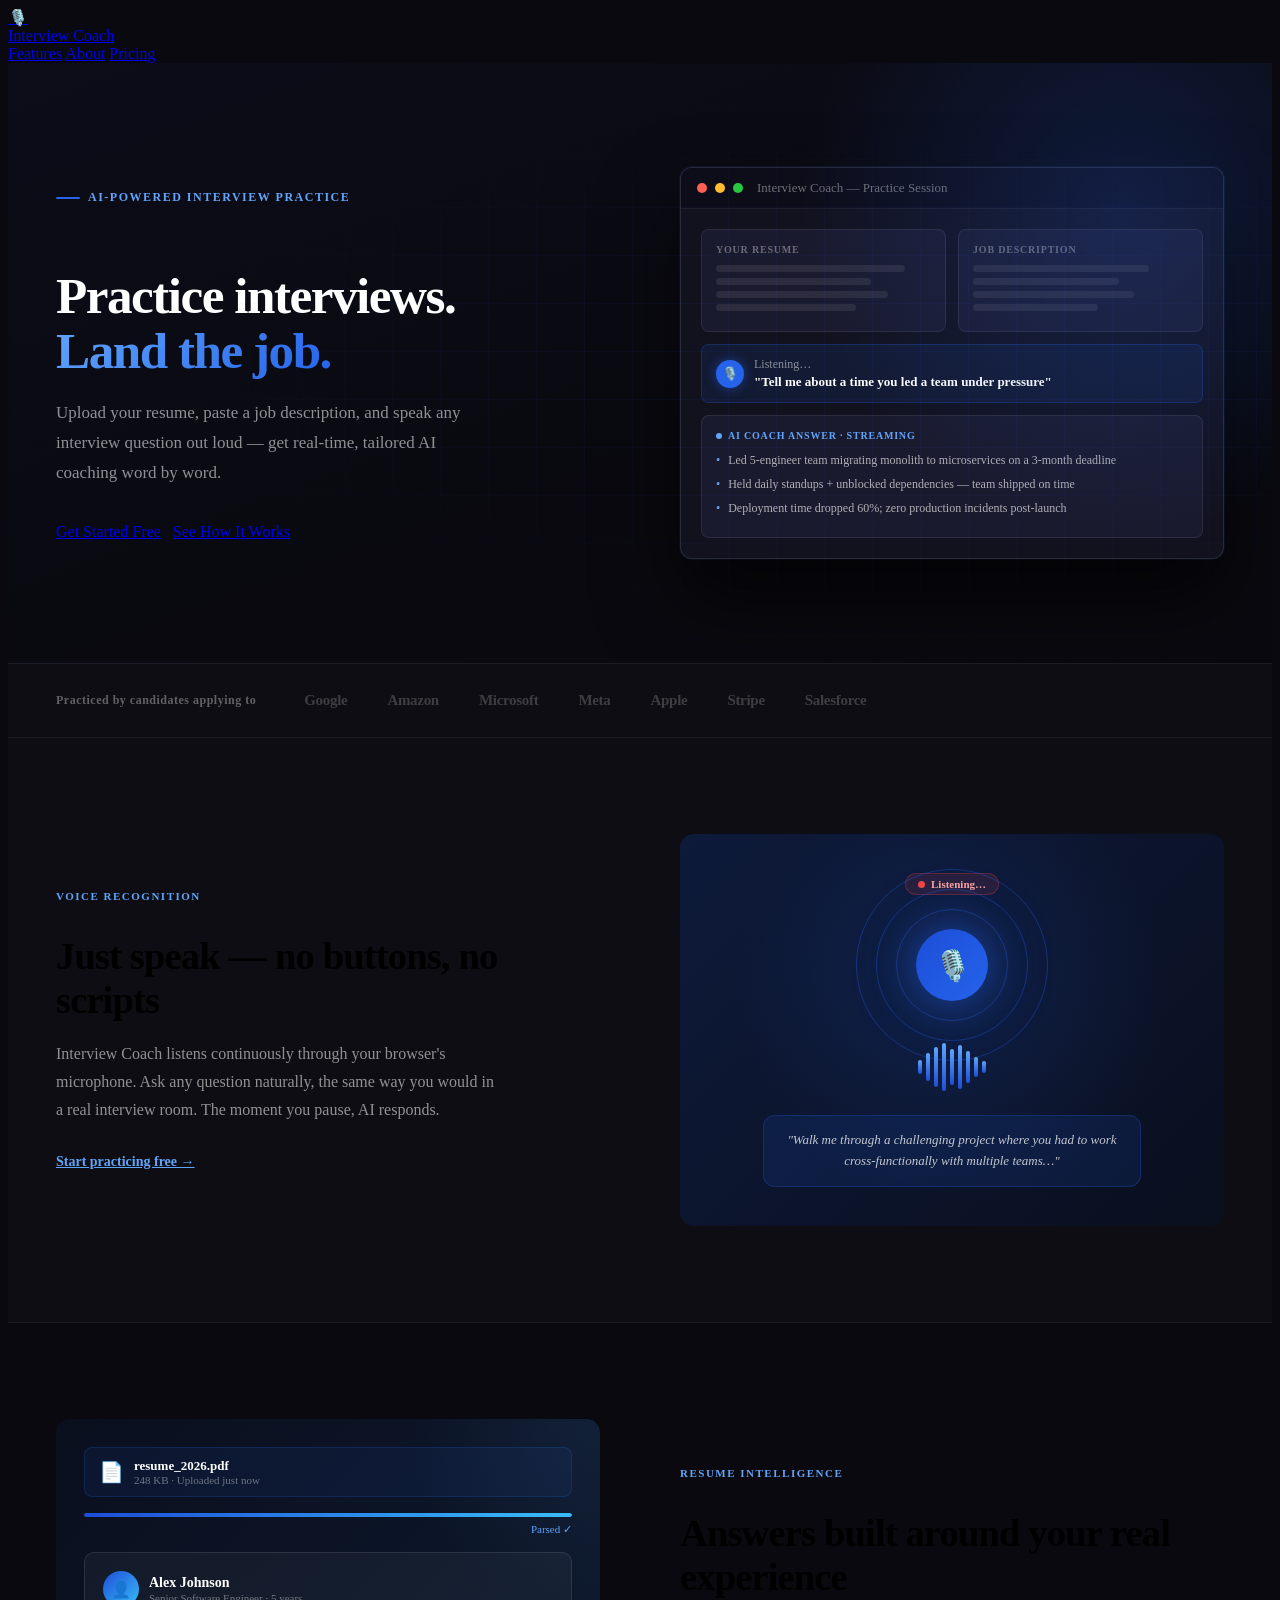
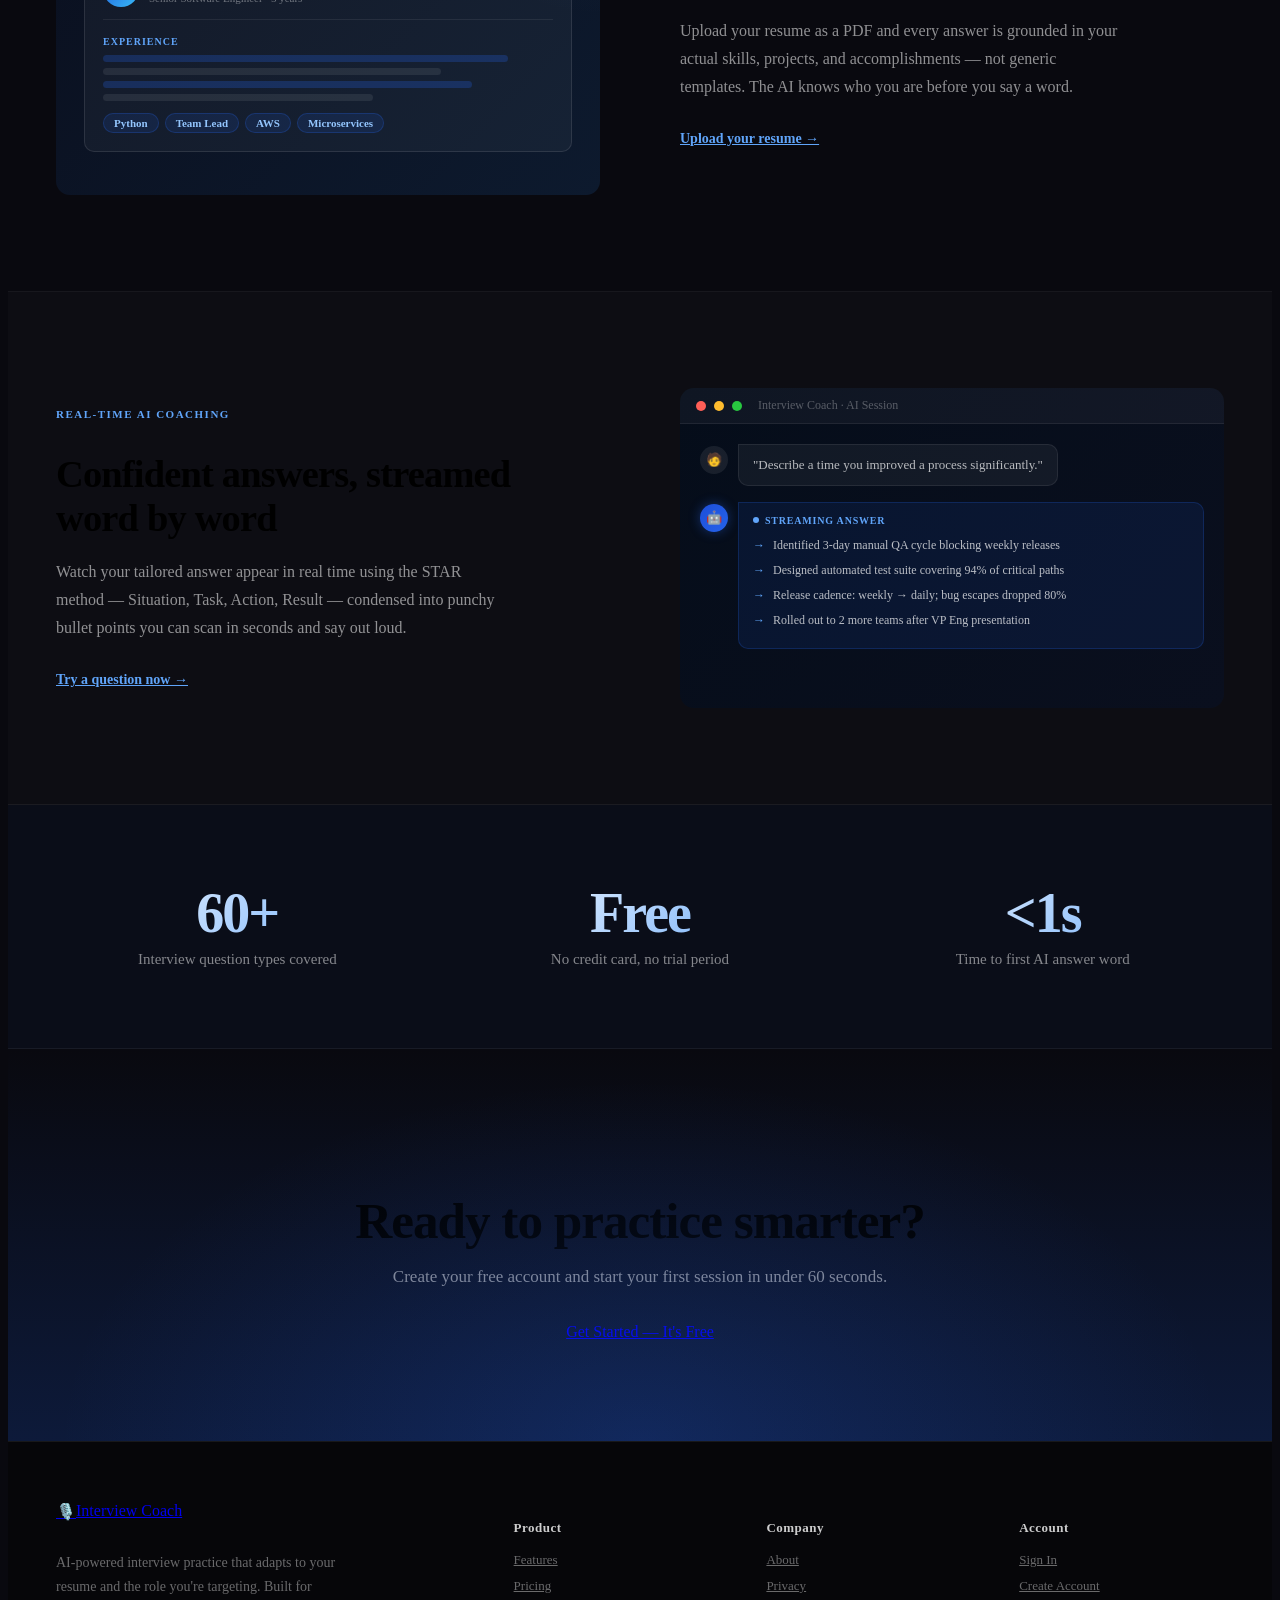
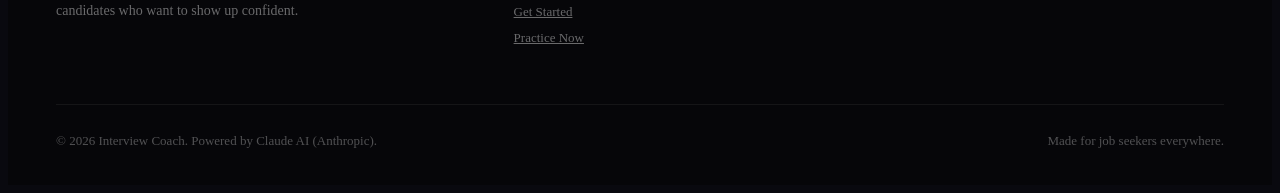
==== commit bbae3381: "Add illustrated feature backgrounds and circuit grid to hero - Hero: subtle circuit grid overlay (bl" ====
--- a/public/index.html
+++ b/public/index.html
@@ -20,13 +20,26 @@
       background: linear-gradient(160deg, #0d0d1a 0%, #09090f 60%);
       border-bottom: 1px solid rgba(255,255,255,0.07);
     }
+    /* Circuit grid background */
+    .hero::after {
+      content: '';
+      position: absolute; inset: 0;
+      background-image:
+        linear-gradient(rgba(37,99,235,0.06) 1px, transparent 1px),
+        linear-gradient(90deg, rgba(37,99,235,0.06) 1px, transparent 1px);
+      background-size: 48px 48px;
+      pointer-events: none;
+      mask-image: radial-gradient(ellipse at 70% 50%, black 20%, transparent 75%);
+      -webkit-mask-image: radial-gradient(ellipse at 70% 50%, black 20%, transparent 75%);
+    }
     .hero::before {
       content: '';
       position: absolute;
       top: -200px; right: -200px;
       width: 700px; height: 700px;
-      background: radial-gradient(circle, rgba(37,99,235,0.18) 0%, transparent 65%);
+      background: radial-gradient(circle, rgba(37,99,235,0.2) 0%, transparent 65%);
       pointer-events: none;
+      z-index: 1;
     }
     .hero-inner {
       max-width: 1200px;
@@ -221,94 +234,193 @@
     }
     .feat-visual-body { padding: 24px; }
 
-    /* Voice visual */
-    .voice-waves {
+    /* ── Voice illustration ── */
+    .voice-illustration {
+      padding: 36px 28px;
+      background: linear-gradient(135deg, #0d1a3a 0%, #0a0f1e 100%);
+      border-radius: 14px;
+      position: relative;
+      overflow: hidden;
+      min-height: 320px;
+      display: flex; flex-direction: column; align-items: center; justify-content: center;
+    }
+    .voice-illustration::before {
+      content: '';
+      position: absolute; inset: 0;
+      background-image:
+        radial-gradient(circle at 50% 40%, rgba(37,99,235,0.15) 0%, transparent 60%);
+    }
+    .mic-sonar {
+      position: relative; width: 100px; height: 100px;
       display: flex; align-items: center; justify-content: center;
-      gap: 4px; height: 60px; margin-bottom: 20px;
-    }
-    .wave-bar {
+      margin-bottom: 28px; z-index: 1;
+    }
+    .sonar-ring {
+      position: absolute; border-radius: 50%;
+      border: 1.5px solid rgba(37,99,235,0.35);
+      animation: sonar 2.4s ease-out infinite;
+    }
+    .sonar-ring:nth-child(1) { width: 110px; height: 110px; animation-delay: 0s; }
+    .sonar-ring:nth-child(2) { width: 150px; height: 150px; animation-delay: 0.7s; }
+    .sonar-ring:nth-child(3) { width: 190px; height: 190px; animation-delay: 1.4s; }
+    @keyframes sonar {
+      0% { opacity: 0.8; transform: scale(0.7); }
+      100% { opacity: 0; transform: scale(1.1); }
+    }
+    .mic-btn {
+      width: 72px; height: 72px; border-radius: 50%;
+      background: linear-gradient(135deg, #1d4ed8, #2563eb);
+      display: flex; align-items: center; justify-content: center;
+      font-size: 30px; position: relative; z-index: 2;
+      box-shadow: 0 0 40px rgba(37,99,235,0.5), 0 0 80px rgba(37,99,235,0.2);
+    }
+    .voice-bars {
+      display: flex; align-items: center; gap: 4px;
+      height: 48px; margin-bottom: 24px; z-index: 1;
+    }
+    .vbar {
       width: 4px; border-radius: 4px;
       background: linear-gradient(to top, #1d4ed8, #60a5fa);
-      animation: wave 1.2s ease-in-out infinite;
-    }
-    .wave-bar:nth-child(1) { height: 20px; animation-delay: 0s; }
-    .wave-bar:nth-child(2) { height: 36px; animation-delay: 0.1s; }
-    .wave-bar:nth-child(3) { height: 48px; animation-delay: 0.2s; }
-    .wave-bar:nth-child(4) { height: 56px; animation-delay: 0.15s; }
-    .wave-bar:nth-child(5) { height: 44px; animation-delay: 0.25s; }
-    .wave-bar:nth-child(6) { height: 36px; animation-delay: 0.1s; }
-    .wave-bar:nth-child(7) { height: 52px; animation-delay: 0.3s; }
-    .wave-bar:nth-child(8) { height: 40px; animation-delay: 0.05s; }
-    .wave-bar:nth-child(9) { height: 28px; animation-delay: 0.2s; }
-    .wave-bar:nth-child(10) { height: 18px; animation-delay: 0s; }
-    @keyframes wave { 0%,100%{transform:scaleY(1)} 50%{transform:scaleY(0.4)} }
-    .voice-transcript {
-      background: rgba(37,99,235,0.08);
-      border: 1px solid rgba(37,99,235,0.2);
-      border-radius: 10px; padding: 16px;
-      font-size: 14px; color: rgba(255,255,255,0.7);
+      animation: vwave 1.2s ease-in-out infinite;
+    }
+    .vbar:nth-child(1){height:14px;animation-delay:.0s}
+    .vbar:nth-child(2){height:28px;animation-delay:.1s}
+    .vbar:nth-child(3){height:40px;animation-delay:.2s}
+    .vbar:nth-child(4){height:48px;animation-delay:.15s}
+    .vbar:nth-child(5){height:36px;animation-delay:.25s}
+    .vbar:nth-child(6){height:44px;animation-delay:.05s}
+    .vbar:nth-child(7){height:32px;animation-delay:.3s}
+    .vbar:nth-child(8){height:20px;animation-delay:.1s}
+    .vbar:nth-child(9){height:12px;animation-delay:.2s}
+    @keyframes vwave { 0%,100%{transform:scaleY(1)} 50%{transform:scaleY(0.35)} }
+    .voice-q-bubble {
+      background: rgba(37,99,235,0.12);
+      border: 1px solid rgba(37,99,235,0.25);
+      border-radius: 12px; padding: 14px 18px;
+      font-size: 13px; color: rgba(255,255,255,0.75);
       line-height: 1.6; font-style: italic;
-    }
-    .voice-chip {
+      text-align: center; z-index: 1;
+      max-width: 340px;
+    }
+    .rec-pill {
       display: inline-flex; align-items: center; gap: 6px;
-      background: rgba(37,99,235,0.15); border: 1px solid rgba(37,99,235,0.3);
+      background: rgba(239,68,68,0.12); border: 1px solid rgba(239,68,68,0.25);
       border-radius: 999px; padding: 4px 12px;
-      font-size: 11px; font-weight: 700; color: #93c5fd;
-      margin-bottom: 16px;
+      font-size: 11px; font-weight: 700; color: #fca5a5;
+      margin-bottom: 20px; z-index: 1;
     }
     .rec-dot { width: 7px; height: 7px; border-radius: 50%; background: #ef4444; animation: blink2 1s infinite; }
     @keyframes blink2 { 0%,100%{opacity:1} 50%{opacity:0.3} }
 
-    /* Resume visual */
-    .resume-visual-body { padding: 24px; }
-    .resume-file {
-      display: flex; align-items: center; gap: 12px;
+    /* ── Resume illustration ── */
+    .resume-illustration {
+      padding: 28px;
+      background: linear-gradient(135deg, #0a0f1e 0%, #0d1a2e 100%);
+      border-radius: 14px; min-height: 320px;
+      position: relative; overflow: hidden;
+    }
+    .resume-illustration::before {
+      content: '';
+      position: absolute; top: 0; right: 0;
+      width: 200px; height: 200px;
+      background: radial-gradient(circle at top right, rgba(96,165,250,0.08) 0%, transparent 70%);
+    }
+    .resume-doc {
       background: rgba(255,255,255,0.04);
-      border: 1px solid rgba(255,255,255,0.09);
-      border-radius: 10px; padding: 14px 16px;
-      margin-bottom: 16px;
-    }
-    .resume-icon { font-size: 24px; }
-    .resume-filename { font-size: 14px; font-weight: 600; color: #fff; }
-    .resume-meta { font-size: 12px; color: rgba(255,255,255,0.4); margin-top: 2px; }
-    .resume-tags { display: flex; gap: 8px; flex-wrap: wrap; margin-bottom: 16px; }
+      border: 1px solid rgba(255,255,255,0.10);
+      border-radius: 10px; padding: 18px;
+      margin-bottom: 14px;
+    }
+    .resume-doc-header {
+      display: flex; align-items: center; gap: 10px; margin-bottom: 16px;
+      padding-bottom: 12px; border-bottom: 1px solid rgba(255,255,255,0.07);
+    }
+    .resume-avatar {
+      width: 36px; height: 36px; border-radius: 50%;
+      background: linear-gradient(135deg, #1d4ed8, #38bdf8);
+      display: flex; align-items: center; justify-content: center;
+      font-size: 16px; flex-shrink: 0;
+    }
+    .resume-name { font-size: 14px; font-weight: 700; color: #fff; }
+    .resume-role-txt { font-size: 11px; color: rgba(255,255,255,0.4); margin-top: 1px; }
+    .resume-section-title {
+      font-size: 10px; font-weight: 700; letter-spacing: 1px;
+      text-transform: uppercase; color: #60a5fa;
+      margin-bottom: 8px;
+    }
+    .resume-line { height: 7px; border-radius: 4px; background: rgba(255,255,255,0.08); margin-bottom: 6px; }
+    .resume-highlight { background: rgba(37,99,235,0.25); }
+    .resume-tags { display: flex; gap: 6px; flex-wrap: wrap; margin-top: 12px; }
     .resume-tag {
       background: rgba(37,99,235,0.12); border: 1px solid rgba(37,99,235,0.25);
-      border-radius: 999px; padding: 4px 12px;
-      font-size: 12px; font-weight: 600; color: #93c5fd;
-    }
-    .resume-progress {
+      border-radius: 999px; padding: 3px 10px;
+      font-size: 11px; font-weight: 600; color: #93c5fd;
+    }
+    .resume-upload-row {
+      display: flex; align-items: center; gap: 10px;
+      background: rgba(37,99,235,0.08); border: 1px solid rgba(37,99,235,0.2);
+      border-radius: 8px; padding: 10px 14px;
+    }
+    .resume-upload-icon { font-size: 20px; }
+    .resume-filename { font-size: 13px; font-weight: 600; color: #fff; }
+    .resume-meta { font-size: 11px; color: rgba(255,255,255,0.4); }
+    .resume-progress { background: rgba(255,255,255,0.06); border-radius: 4px; height: 4px; overflow: hidden; margin-top: 10px; }
+    .resume-fill { height: 100%; background: linear-gradient(90deg, #1d4ed8, #38bdf8); border-radius: 4px; }
+
+    /* ── Answer illustration ── */
+    .answer-illustration {
+      background: linear-gradient(135deg, #050d1a 0%, #0a0f1e 100%);
+      border-radius: 14px; overflow: hidden; min-height: 320px;
+    }
+    .answer-terminal-bar {
+      background: rgba(255,255,255,0.04);
+      border-bottom: 1px solid rgba(255,255,255,0.07);
+      padding: 10px 16px; display: flex; align-items: center; gap: 8px;
+    }
+    .terminal-dot { width: 10px; height: 10px; border-radius: 50%; }
+    .answer-terminal-body { padding: 20px; }
+    .answer-q-row {
+      display: flex; gap: 10px; margin-bottom: 16px; align-items: flex-start;
+    }
+    .q-icon {
+      width: 28px; height: 28px; border-radius: 50%;
+      background: rgba(255,255,255,0.08);
+      display: flex; align-items: center; justify-content: center;
+      font-size: 13px; flex-shrink: 0; margin-top: 2px;
+    }
+    .q-bubble {
       background: rgba(255,255,255,0.05);
-      border-radius: 4px; height: 6px; overflow: hidden; margin-bottom: 8px;
-    }
-    .resume-fill { height: 100%; background: linear-gradient(90deg, #1d4ed8, #60a5fa); border-radius: 4px; }
-    .resume-progress-label { font-size: 11px; color: rgba(255,255,255,0.4); margin-bottom: 14px; }
-
-    /* Answer visual */
-    .answer-visual-body { padding: 24px; }
-    .answer-question {
-      font-size: 13px; font-weight: 600; color: rgba(255,255,255,0.7);
-      background: rgba(255,255,255,0.04);
-      border-left: 3px solid #2563eb;
-      padding: 10px 14px; border-radius: 0 8px 8px 0;
-      margin-bottom: 16px;
-    }
-    .answer-bullets { list-style: none; }
-    .answer-bullets li {
-      display: flex; gap: 10px;
-      font-size: 13px; color: rgba(255,255,255,0.7);
-      padding: 8px 0;
-      border-bottom: 1px solid rgba(255,255,255,0.05);
-      line-height: 1.5;
-      align-items: flex-start;
-    }
-    .answer-bullets li:last-child { border-bottom: none; }
-    .answer-bullets li::before { content: '•'; color: #60a5fa; flex-shrink: 0; margin-top: 1px; }
-    .answer-tag {
-      display: inline-flex; align-items: center; gap: 6px;
-      font-size: 11px; font-weight: 700; color: #60a5fa;
-      margin-bottom: 12px;
-    }
+      border: 1px solid rgba(255,255,255,0.08);
+      border-radius: 0 10px 10px 10px;
+      padding: 10px 14px; font-size: 13px;
+      color: rgba(255,255,255,0.7); line-height: 1.5;
+    }
+    .answer-a-row { display: flex; gap: 10px; align-items: flex-start; }
+    .a-icon {
+      width: 28px; height: 28px; border-radius: 50%;
+      background: linear-gradient(135deg, #1d4ed8, #2563eb);
+      display: flex; align-items: center; justify-content: center;
+      font-size: 13px; flex-shrink: 0; margin-top: 2px;
+      box-shadow: 0 0 12px rgba(37,99,235,0.4);
+    }
+    .a-bubble {
+      background: rgba(37,99,235,0.1);
+      border: 1px solid rgba(37,99,235,0.22);
+      border-radius: 0 10px 10px 10px;
+      padding: 12px 14px; flex: 1;
+    }
+    .a-label {
+      font-size: 10px; font-weight: 700; letter-spacing: 0.8px;
+      text-transform: uppercase; color: #60a5fa;
+      margin-bottom: 10px; display: flex; align-items: center; gap: 6px;
+    }
+    .a-pulse { width: 6px; height: 6px; border-radius: 50%; background: #60a5fa; animation: apulse 1.5s ease-in-out infinite; }
+    @keyframes apulse { 0%,100%{opacity:1} 50%{opacity:0.3} }
+    .a-bullet {
+      display: flex; gap: 8px; font-size: 12px;
+      color: rgba(255,255,255,0.72); margin-bottom: 7px; line-height: 1.5; align-items: flex-start;
+    }
+    .a-bullet::before { content: '→'; color: #60a5fa; flex-shrink: 0; font-weight: 700; }
 
     /* ── STATS ── */
     .stats-section {
@@ -497,23 +609,21 @@
       <p>Interview Coach listens continuously through your browser's microphone. Ask any question naturally, the same way you would in a real interview room. The moment you pause, AI responds.</p>
       <a href="/register.html" class="feature-link">Start practicing free →</a>
     </div>
-    <div class="feat-visual">
-      <div class="feat-visual-header">
-        <div class="mock-dot" style="background:#ff5f57;width:10px;height:10px;border-radius:50%"></div>
-        <div class="mock-dot" style="background:#febc2e;width:10px;height:10px;border-radius:50%"></div>
-        <div class="mock-dot" style="background:#28c840;width:10px;height:10px;border-radius:50%"></div>
-      </div>
-      <div class="feat-visual-body">
-        <div class="voice-chip"><div class="rec-dot"></div> Listening…</div>
-        <div class="voice-waves">
-          <div class="wave-bar"></div><div class="wave-bar"></div><div class="wave-bar"></div>
-          <div class="wave-bar"></div><div class="wave-bar"></div><div class="wave-bar"></div>
-          <div class="wave-bar"></div><div class="wave-bar"></div><div class="wave-bar"></div>
-          <div class="wave-bar"></div>
-        </div>
-        <div class="voice-transcript">
-          "Walk me through a challenging project where you had to work cross-functionally with multiple teams…"
-        </div>
+    <div class="voice-illustration">
+      <div class="rec-pill"><div class="rec-dot"></div> Listening…</div>
+      <div class="mic-sonar">
+        <div class="sonar-ring"></div>
+        <div class="sonar-ring"></div>
+        <div class="sonar-ring"></div>
+        <div class="mic-btn">🎙️</div>
+      </div>
+      <div class="voice-bars">
+        <div class="vbar"></div><div class="vbar"></div><div class="vbar"></div>
+        <div class="vbar"></div><div class="vbar"></div><div class="vbar"></div>
+        <div class="vbar"></div><div class="vbar"></div><div class="vbar"></div>
+      </div>
+      <div class="voice-q-bubble">
+        "Walk me through a challenging project where you had to work cross-functionally with multiple teams…"
       </div>
     </div>
   </div>
@@ -528,30 +638,35 @@
       <p>Upload your resume as a PDF and every answer is grounded in your actual skills, projects, and accomplishments — not generic templates. The AI knows who you are before you say a word.</p>
       <a href="/register.html" class="feature-link">Upload your resume →</a>
     </div>
-    <div class="feat-visual">
-      <div class="feat-visual-header">
-        <div class="mock-dot" style="background:#ff5f57;width:10px;height:10px;border-radius:50%"></div>
-        <div class="mock-dot" style="background:#febc2e;width:10px;height:10px;border-radius:50%"></div>
-        <div class="mock-dot" style="background:#28c840;width:10px;height:10px;border-radius:50%"></div>
-      </div>
-      <div class="resume-visual-body">
-        <div class="resume-file">
-          <div class="resume-icon">📄</div>
+    <div class="resume-illustration">
+      <div class="resume-upload-row" style="margin-bottom:16px">
+        <div class="resume-upload-icon">📄</div>
+        <div>
+          <div class="resume-filename">resume_2026.pdf</div>
+          <div class="resume-meta">248 KB · Uploaded just now</div>
+        </div>
+      </div>
+      <div class="resume-progress"><div class="resume-fill" style="width:100%"></div></div>
+      <div style="font-size:11px;color:#60a5fa;text-align:right;margin:6px 0 16px">Parsed ✓</div>
+      <div class="resume-doc">
+        <div class="resume-doc-header">
+          <div class="resume-avatar">👤</div>
           <div>
-            <div class="resume-filename">resume_2026.pdf</div>
-            <div class="resume-meta">248 KB · Uploaded just now</div>
+            <div class="resume-name">Alex Johnson</div>
+            <div class="resume-role-txt">Senior Software Engineer · 5 years</div>
           </div>
         </div>
+        <div class="resume-section-title">Experience</div>
+        <div class="resume-line resume-highlight" style="width:90%"></div>
+        <div class="resume-line" style="width:75%"></div>
+        <div class="resume-line resume-highlight" style="width:82%"></div>
+        <div class="resume-line" style="width:60%"></div>
         <div class="resume-tags">
           <span class="resume-tag">Python</span>
           <span class="resume-tag">Team Lead</span>
+          <span class="resume-tag">AWS</span>
           <span class="resume-tag">Microservices</span>
-          <span class="resume-tag">AWS</span>
-          <span class="resume-tag">5 yrs exp</span>
         </div>
-        <div class="resume-progress-label">Parsing skills &amp; experience…</div>
-        <div class="resume-progress"><div class="resume-fill" style="width:85%"></div></div>
-        <div class="resume-progress-label" style="text-align:right;color:#60a5fa;">Ready ✓</div>
       </div>
     </div>
   </div>
@@ -566,21 +681,28 @@
       <p>Watch your tailored answer appear in real time using the STAR method — Situation, Task, Action, Result — condensed into punchy bullet points you can scan in seconds and say out loud.</p>
       <a href="/register.html" class="feature-link">Try a question now →</a>
     </div>
-    <div class="feat-visual">
-      <div class="feat-visual-header">
-        <div class="mock-dot" style="background:#ff5f57;width:10px;height:10px;border-radius:50%"></div>
-        <div class="mock-dot" style="background:#febc2e;width:10px;height:10px;border-radius:50%"></div>
-        <div class="mock-dot" style="background:#28c840;width:10px;height:10px;border-radius:50%"></div>
-      </div>
-      <div class="answer-visual-body">
-        <div class="answer-tag"><div class="hs-pulse"></div> Streaming answer…</div>
-        <div class="answer-question">"Describe a time you improved a process significantly."</div>
-        <ul class="answer-bullets">
-          <li>Identified 3-day manual QA cycle as a bottleneck blocking weekly releases</li>
-          <li>Designed and shipped automated test suite covering 94% of critical paths</li>
-          <li>Release cadence went from weekly to daily; bug escape rate dropped 80%</li>
-          <li>Presented results to VP Eng — rolled out to 2 additional teams</li>
-        </ul>
+    <div class="answer-illustration">
+      <div class="answer-terminal-bar">
+        <div class="terminal-dot" style="background:#ff5f57"></div>
+        <div class="terminal-dot" style="background:#febc2e"></div>
+        <div class="terminal-dot" style="background:#28c840"></div>
+        <span style="font-size:12px;color:rgba(255,255,255,0.3);margin-left:8px">Interview Coach · AI Session</span>
+      </div>
+      <div class="answer-terminal-body">
+        <div class="answer-q-row">
+          <div class="q-icon">🧑</div>
+          <div class="q-bubble">"Describe a time you improved a process significantly."</div>
+        </div>
+        <div class="answer-a-row">
+          <div class="a-icon">🤖</div>
+          <div class="a-bubble">
+            <div class="a-label"><div class="a-pulse"></div> Streaming answer</div>
+            <div class="a-bullet">Identified 3-day manual QA cycle blocking weekly releases</div>
+            <div class="a-bullet">Designed automated test suite covering 94% of critical paths</div>
+            <div class="a-bullet">Release cadence: weekly → daily; bug escapes dropped 80%</div>
+            <div class="a-bullet">Rolled out to 2 more teams after VP Eng presentation</div>
+          </div>
+        </div>
       </div>
     </div>
   </div>
